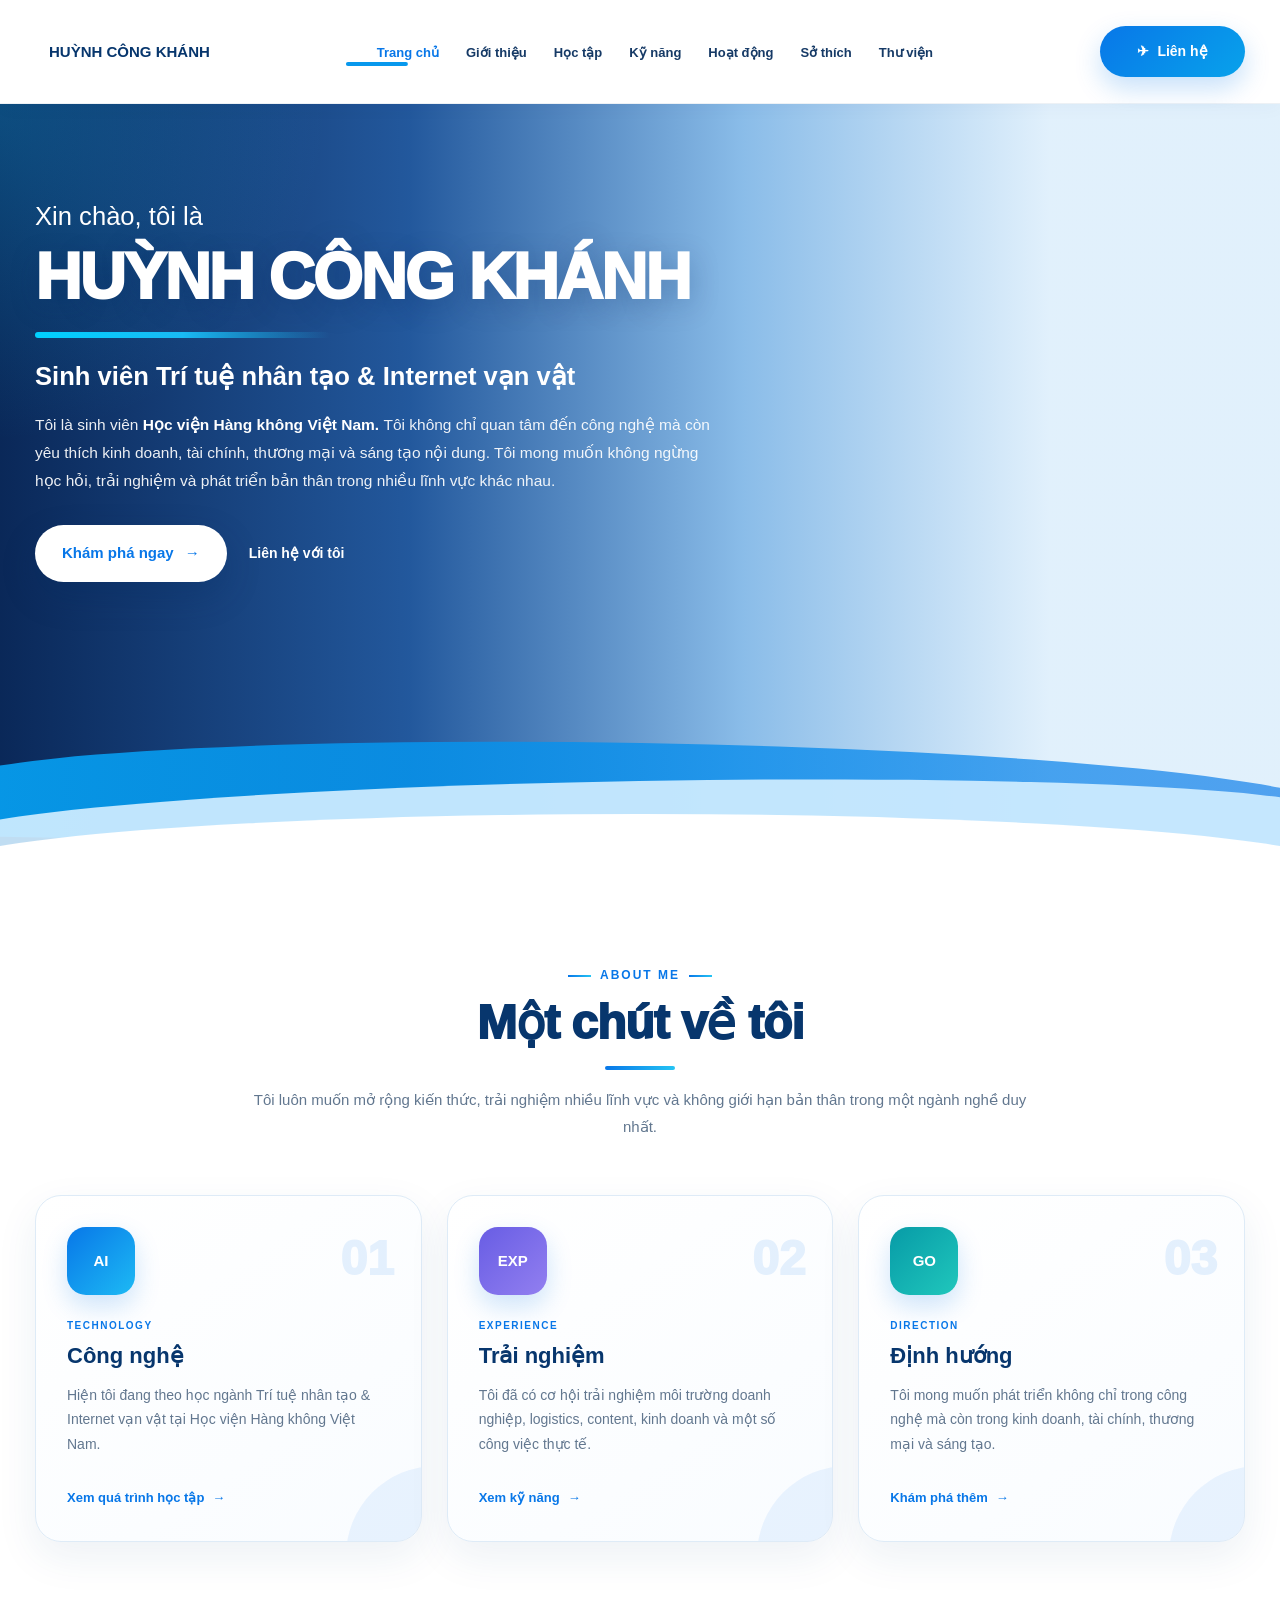
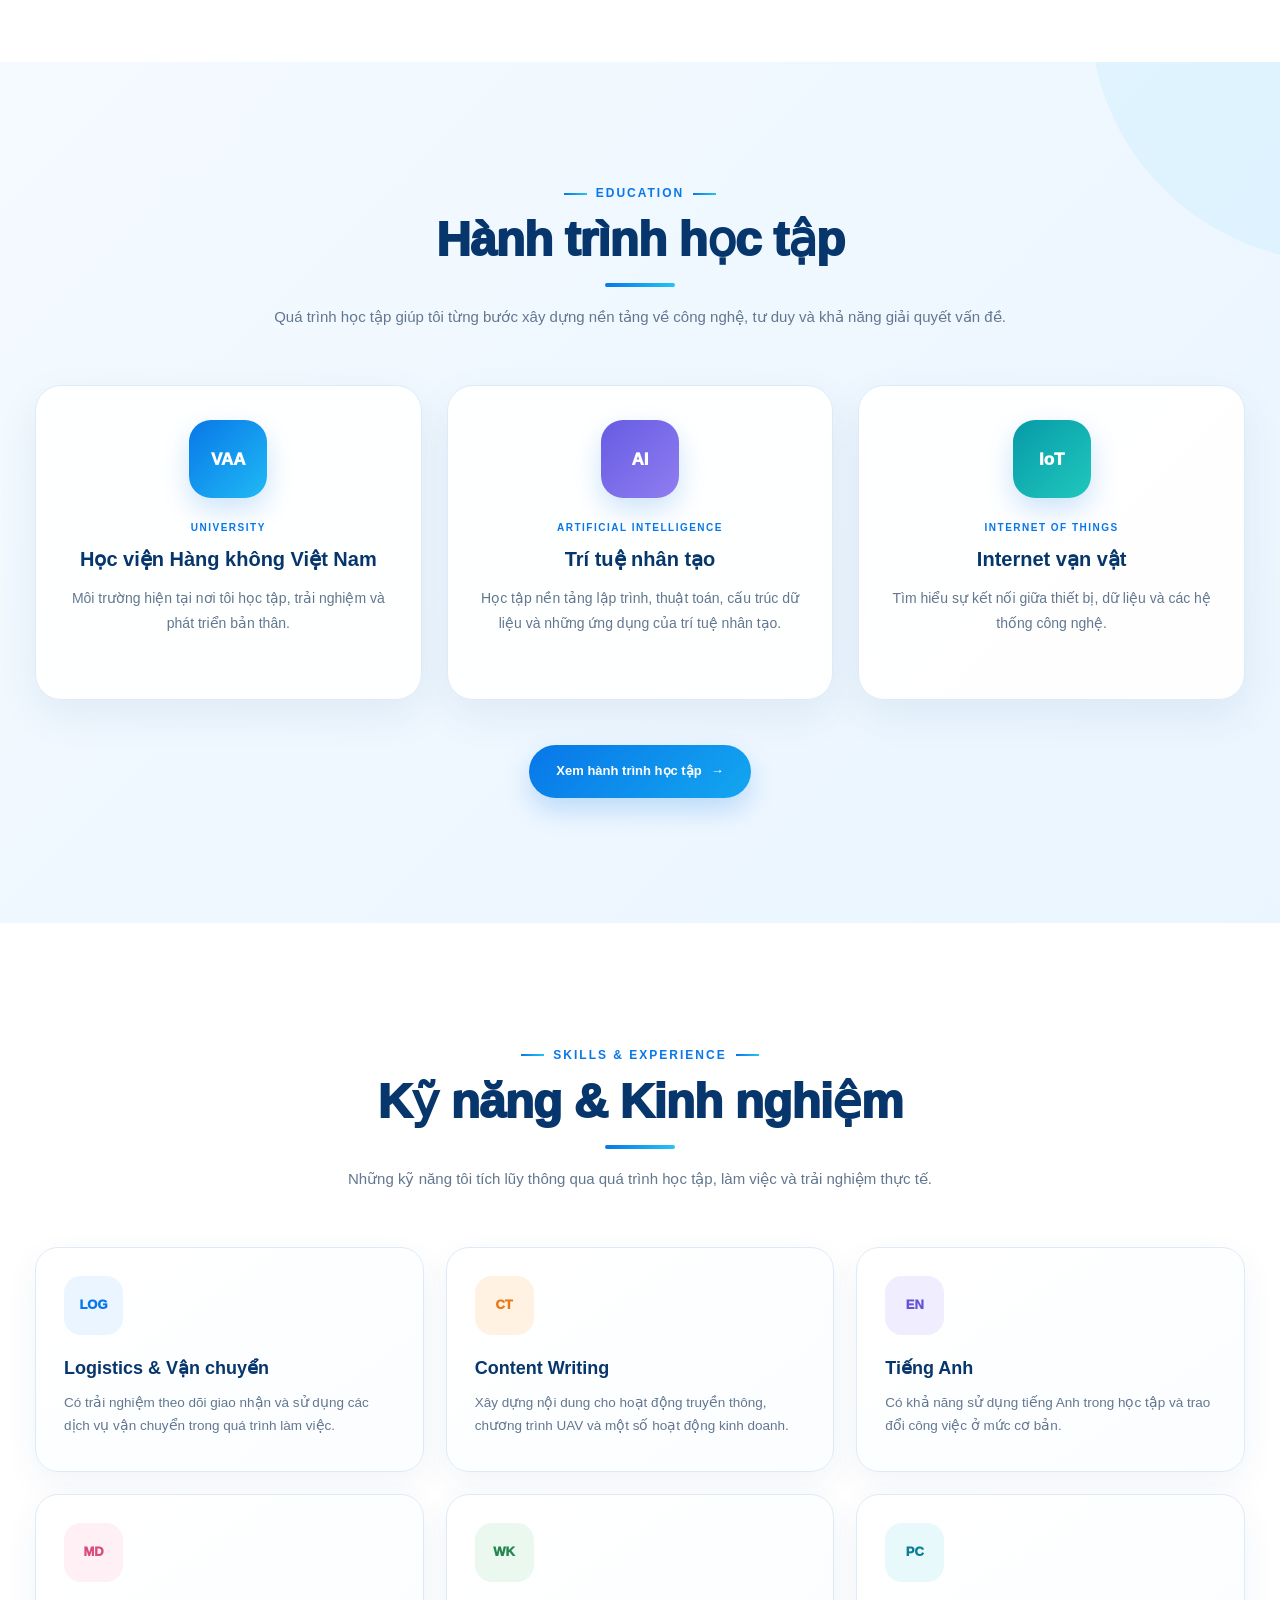
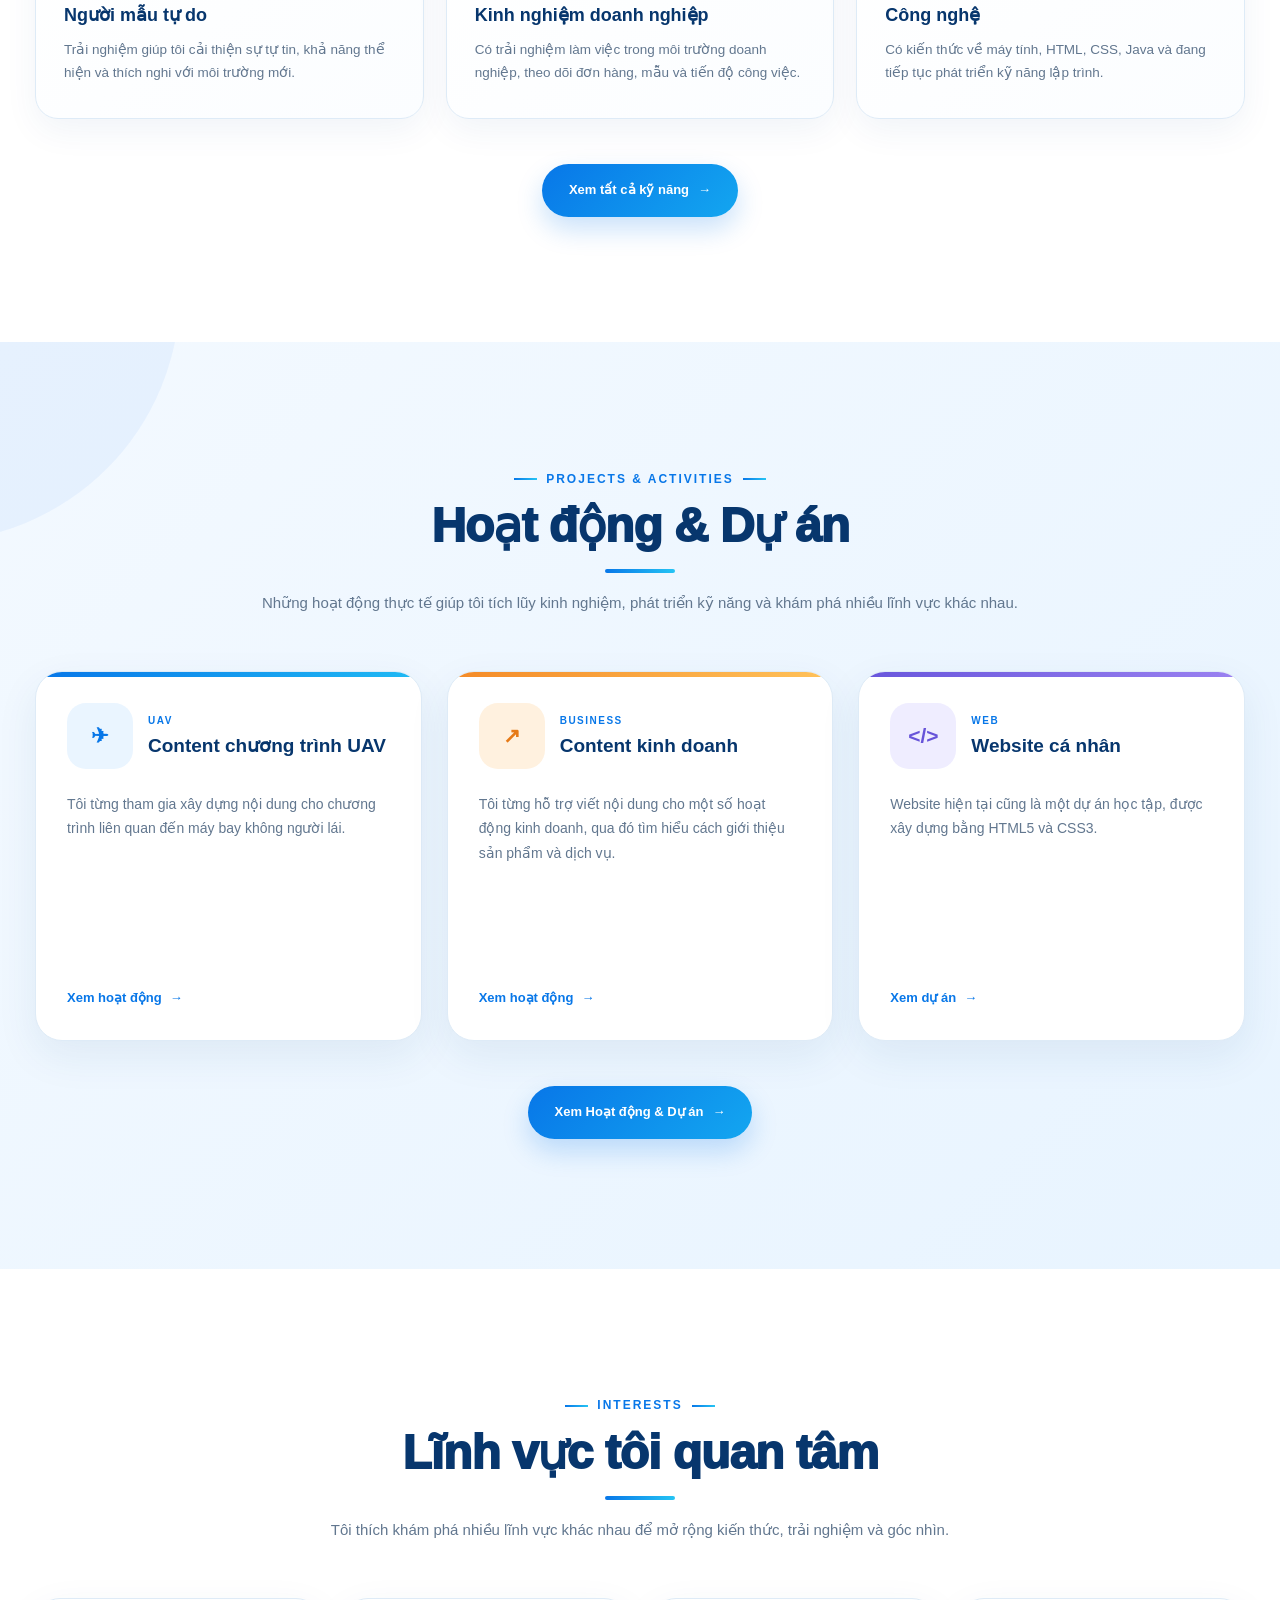
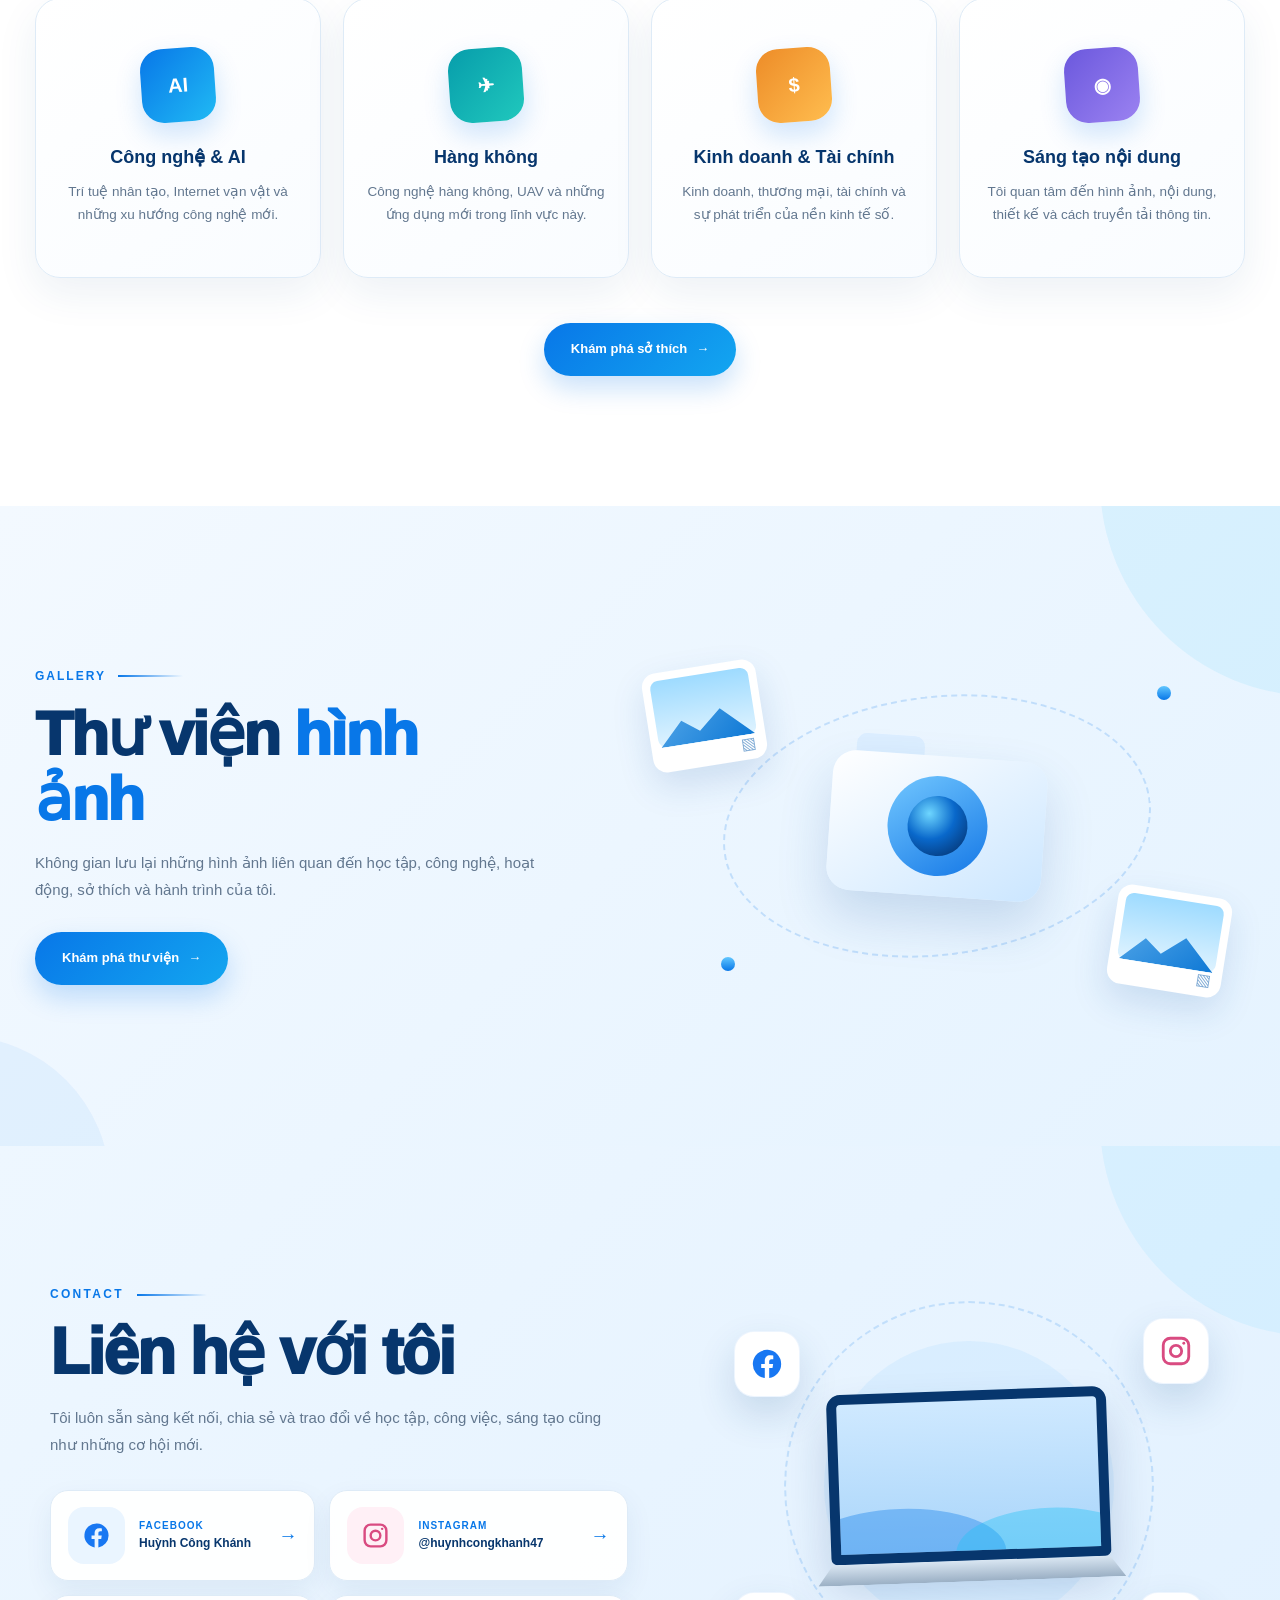
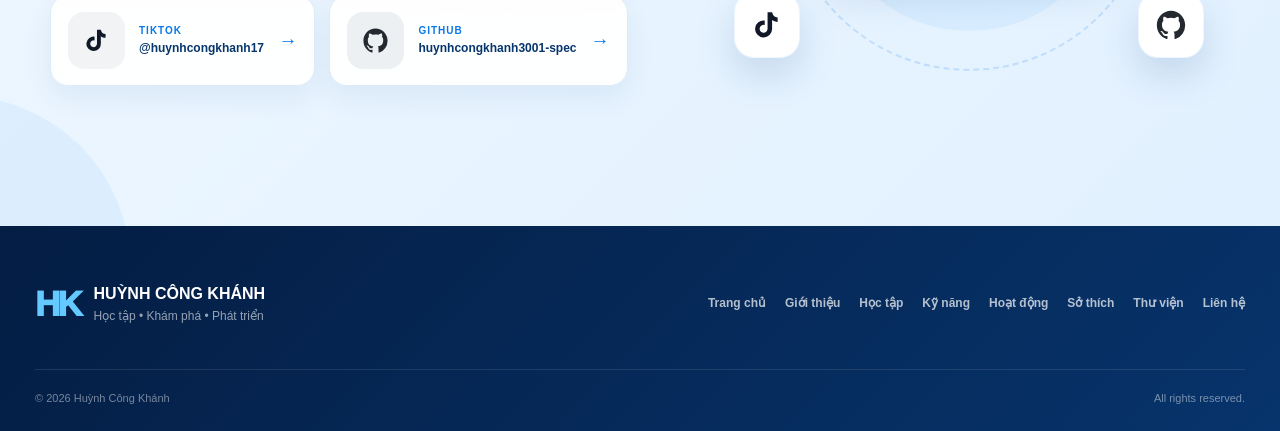
==== index.html @ fab51e99 "Update personal website" ====
<!DOCTYPE html>
<html lang="vi">

<head>
    <meta charset="UTF-8">
    <meta name="viewport" content="width=device-width, initial-scale=1.0">

    <meta name="description"
          content="Website cá nhân của Huỳnh Công Khánh - Sinh viên Trí tuệ nhân tạo & Internet vạn vật">

    <meta name="author"
          content="Huỳnh Công Khánh">

    <title>Huỳnh Công Khánh | Website Cá Nhân</title>

    <link rel="stylesheet" href="style.css">
</head>


<body>


<!-- =========================================================
     NAVBAR
========================================================= -->

<header class="site-header">

    <div class="container navbar">

        <!-- LOGO -->

        <a href="index.html"
           class="logo">

            <span class="logo-hk">
                
            </span>

            <span class="logo-name">
                HUỲNH CÔNG KHÁNH
            </span>

        </a>


        <!-- MENU -->

        <nav class="main-nav">

            <ul class="nav-links">

                <li>
                    <a href="index.html"
                       class="active">
                        Trang chủ
                    </a>
                </li>

                <li>
                    <a href="about.html">
                        Giới thiệu
                    </a>
                </li>

                <li>
                    <a href="education.html">
                        Học tập
                    </a>
                </li>

                <li>
                    <a href="skills.html">
                        Kỹ năng
                    </a>
                </li>

                <li>
                    <a href="projects.html">
                        Hoạt động
                    </a>
                </li>

                <li>
                    <a href="interests.html">
                        Sở thích
                    </a>
                </li>

                <li>
                    <a href="gallery.html">
                        Thư viện
                    </a>
                </li>

            </ul>

        </nav>


        <!-- CONTACT BUTTON -->

        <a href="#contact"
           class="nav-contact">

            <span>✈</span>

            Liên hệ

        </a>

    </div>

</header>



<!-- =========================================================
     01 - HERO
========================================================= -->

<section class="hero"
         id="home">

    <div class="container hero-container">

        <div class="hero-content">

            <p class="hero-welcome">
                Xin chào, tôi là
            </p>


            <h1>
                HUỲNH CÔNG KHÁNH
            </h1>


            <div class="hero-title-line"></div>


            <h2>
                Sinh viên Trí tuệ nhân tạo
                & Internet vạn vật
            </h2>


            <p class="hero-description">

                Tôi là sinh viên
                <strong>
                    Học viện Hàng không Việt Nam.
                </strong>

                Tôi không chỉ quan tâm đến công nghệ
                mà còn yêu thích kinh doanh, tài chính,
                thương mại và sáng tạo nội dung.

                Tôi mong muốn không ngừng học hỏi,
                trải nghiệm và phát triển bản thân
                trong nhiều lĩnh vực khác nhau.

            </p>


            <div class="hero-actions">

                <a href="#about"
                   class="hero-button">

                    Khám phá ngay

                    <span>→</span>

                </a>


                <a href="#contact"
                   class="hero-secondary">

                    Liên hệ với tôi

                </a>

            </div>

        </div>

    </div>


    <!-- WAVES -->

    <div class="hero-waves">

        <div class="wave wave-blue"></div>

        <div class="wave wave-light"></div>

        <div class="wave wave-white"></div>

    </div>

</section>



<!-- =========================================================
     02 - ABOUT
========================================================= -->

<section class="about-home"
         id="about">

    <div class="container">


        <!-- HEADING -->

        <div class="home-section-heading">

            <span class="home-section-label">
                ABOUT ME
            </span>

            <h2>
                Một chút về tôi
            </h2>

            <div class="heading-line"></div>

            <p>
                Tôi luôn muốn mở rộng kiến thức,
                trải nghiệm nhiều lĩnh vực và không
                giới hạn bản thân trong một ngành nghề duy nhất.
            </p>

        </div>



        <!-- GRID -->

        <div class="about-home-grid">


            <!-- CARD 01 -->

            <article class="about-home-card">

                <span class="about-home-number">
                    01
                </span>

                <div class="about-home-icon">
                    AI
                </div>

                <span class="card-category">
                    TECHNOLOGY
                </span>

                <h3>
                    Công nghệ
                </h3>

                <p>
                    Hiện tôi đang theo học ngành
                    Trí tuệ nhân tạo & Internet vạn vật
                    tại Học viện Hàng không Việt Nam.
                </p>

                <a href="education.html">
                    Xem quá trình học tập
                    <span>→</span>
                </a>

            </article>



            <!-- CARD 02 -->

            <article class="about-home-card">

                <span class="about-home-number">
                    02
                </span>

                <div class="about-home-icon">
                    EXP
                </div>

                <span class="card-category">
                    EXPERIENCE
                </span>

                <h3>
                    Trải nghiệm
                </h3>

                <p>
                    Tôi đã có cơ hội trải nghiệm
                    môi trường doanh nghiệp, logistics,
                    content, kinh doanh và một số công việc thực tế.
                </p>

                <a href="skills.html">
                    Xem kỹ năng
                    <span>→</span>
                </a>

            </article>



            <!-- CARD 03 -->

            <article class="about-home-card">

                <span class="about-home-number">
                    03
                </span>

                <div class="about-home-icon">
                    GO
                </div>

                <span class="card-category">
                    DIRECTION
                </span>

                <h3>
                    Định hướng
                </h3>

                <p>
                    Tôi mong muốn phát triển không chỉ
                    trong công nghệ mà còn trong kinh doanh,
                    tài chính, thương mại và sáng tạo.
                </p>

                <a href="interests.html">
                    Khám phá thêm
                    <span>→</span>
                </a>

            </article>

        </div>

    </div>

</section>



<!-- =========================================================
     03 - EDUCATION
========================================================= -->

<section class="education-home">

    <div class="container">


        <div class="home-section-heading">

            <span class="home-section-label">
                EDUCATION
            </span>

            <h2>
                Hành trình học tập
            </h2>

            <div class="heading-line"></div>

            <p>
                Quá trình học tập giúp tôi từng bước
                xây dựng nền tảng về công nghệ,
                tư duy và khả năng giải quyết vấn đề.
            </p>

        </div>



        <div class="education-home-grid">


            <article class="education-home-card">

                <div class="education-home-icon">
                    VAA
                </div>

                <span>
                    UNIVERSITY
                </span>

                <h3>
                    Học viện Hàng không Việt Nam
                </h3>

                <p>
                    Môi trường hiện tại nơi tôi học tập,
                    trải nghiệm và phát triển bản thân.
                </p>

            </article>



            <article class="education-home-card">

                <div class="education-home-icon">
                    AI
                </div>

                <span>
                    ARTIFICIAL INTELLIGENCE
                </span>

                <h3>
                    Trí tuệ nhân tạo
                </h3>

                <p>
                    Học tập nền tảng lập trình,
                    thuật toán, cấu trúc dữ liệu
                    và những ứng dụng của trí tuệ nhân tạo.
                </p>

            </article>



            <article class="education-home-card">

                <div class="education-home-icon">
                    IoT
                </div>

                <span>
                    INTERNET OF THINGS
                </span>

                <h3>
                    Internet vạn vật
                </h3>

                <p>
                    Tìm hiểu sự kết nối giữa thiết bị,
                    dữ liệu và các hệ thống công nghệ.
                </p>

            </article>

        </div>



        <div class="home-center-button">

            <a href="education.html"
               class="blue-button">

                Xem hành trình học tập
                <span>→</span>

            </a>

        </div>

    </div>

</section>



<!-- =========================================================
     04 - SKILLS
========================================================= -->

<section class="skills-home">

    <div class="container">


        <div class="home-section-heading">

            <span class="home-section-label">
                SKILLS & EXPERIENCE
            </span>

            <h2>
                Kỹ năng & Kinh nghiệm
            </h2>

            <div class="heading-line"></div>

            <p>
                Những kỹ năng tôi tích lũy thông qua
                quá trình học tập, làm việc
                và trải nghiệm thực tế.
            </p>

        </div>



        <div class="skills-home-grid">


            <article class="skill-home-card">

                <div class="skill-home-icon">
                    LOG
                </div>

                <h3>
                    Logistics & Vận chuyển
                </h3>

                <p>
                    Có trải nghiệm theo dõi giao nhận
                    và sử dụng các dịch vụ vận chuyển
                    trong quá trình làm việc.
                </p>

            </article>



            <article class="skill-home-card">

                <div class="skill-home-icon">
                    CT
                </div>

                <h3>
                    Content Writing
                </h3>

                <p>
                    Xây dựng nội dung cho hoạt động
                    truyền thông, chương trình UAV
                    và một số hoạt động kinh doanh.
                </p>

            </article>



            <article class="skill-home-card">

                <div class="skill-home-icon">
                    EN
                </div>

                <h3>
                    Tiếng Anh
                </h3>

                <p>
                    Có khả năng sử dụng tiếng Anh
                    trong học tập và trao đổi công việc
                    ở mức cơ bản.
                </p>

            </article>



            <article class="skill-home-card">

                <div class="skill-home-icon">
                    MD
                </div>

                <h3>
                    Người mẫu tự do
                </h3>

                <p>
                    Trải nghiệm giúp tôi cải thiện sự tự tin,
                    khả năng thể hiện và thích nghi
                    với môi trường mới.
                </p>

            </article>



            <article class="skill-home-card">

                <div class="skill-home-icon">
                    WK
                </div>

                <h3>
                    Kinh nghiệm doanh nghiệp
                </h3>

                <p>
                    Có trải nghiệm làm việc trong môi trường
                    doanh nghiệp, theo dõi đơn hàng,
                    mẫu và tiến độ công việc.
                </p>

            </article>



            <article class="skill-home-card">

                <div class="skill-home-icon">
                    PC
                </div>

                <h3>
                    Công nghệ
                </h3>

                <p>
                    Có kiến thức về máy tính,
                    HTML, CSS, Java và đang tiếp tục
                    phát triển kỹ năng lập trình.
                </p>

            </article>

        </div>



        <div class="home-center-button">

            <a href="skills.html"
               class="blue-button">

                Xem tất cả kỹ năng
                <span>→</span>

            </a>

        </div>

    </div>

</section>



<!-- =========================================================
     05 - PROJECTS
     SECTION HOÀN TOÀN RIÊNG
========================================================= -->

<section class="projects-home"
         id="projects">

    <div class="container">


        <div class="home-section-heading">

            <span class="home-section-label">
                PROJECTS & ACTIVITIES
            </span>

            <h2>
                Hoạt động & Dự án
            </h2>

            <div class="heading-line"></div>

            <p>
                Những hoạt động thực tế giúp tôi tích lũy
                kinh nghiệm, phát triển kỹ năng
                và khám phá nhiều lĩnh vực khác nhau.
            </p>

        </div>



        <div class="projects-home-grid">


            <!-- UAV -->

            <article class="project-home-card project-blue">

                <div class="project-home-top">

                    <div class="project-home-icon">
                        ✈
                    </div>

                    <div>

                        <span>
                            UAV
                        </span>

                        <h3>
                            Content chương trình UAV
                        </h3>

                    </div>

                </div>

                <p>
                    Tôi từng tham gia xây dựng nội dung
                    cho chương trình liên quan đến
                    máy bay không người lái.
                </p>

                <a href="projects.html">
                    Xem hoạt động
                    <span>→</span>
                </a>

            </article>



            <!-- BUSINESS -->

            <article class="project-home-card project-orange">

                <div class="project-home-top">

                    <div class="project-home-icon">
                        ↗
                    </div>

                    <div>

                        <span>
                            BUSINESS
                        </span>

                        <h3>
                            Content kinh doanh
                        </h3>

                    </div>

                </div>

                <p>
                    Tôi từng hỗ trợ viết nội dung cho
                    một số hoạt động kinh doanh,
                    qua đó tìm hiểu cách giới thiệu
                    sản phẩm và dịch vụ.
                </p>

                <a href="projects.html">
                    Xem hoạt động
                    <span>→</span>
                </a>

            </article>



            <!-- WEB -->

            <article class="project-home-card project-purple">

                <div class="project-home-top">

                    <div class="project-home-icon">
                        &lt;/&gt;
                    </div>

                    <div>

                        <span>
                            WEB
                        </span>

                        <h3>
                            Website cá nhân
                        </h3>

                    </div>

                </div>

                <p>
                    Website hiện tại cũng là một dự án học tập,
                    được xây dựng bằng HTML5 và CSS3.
                </p>

                <a href="projects.html">
                    Xem dự án
                    <span>→</span>
                </a>

            </article>

        </div>



        <div class="home-center-button">

            <a href="projects.html"
               class="blue-button">

                Xem Hoạt động & Dự án
                <span>→</span>

            </a>

        </div>

    </div>

</section>



<!-- =========================================================
     06 - INTERESTS
     SECTION HOÀN TOÀN RIÊNG
========================================================= -->

<section class="interests-home"
         id="interests">

    <div class="container">


        <div class="home-section-heading">

            <span class="home-section-label">
                INTERESTS
            </span>

            <h2>
                Lĩnh vực tôi quan tâm
            </h2>

            <div class="heading-line"></div>

            <p>
                Tôi thích khám phá nhiều lĩnh vực khác nhau
                để mở rộng kiến thức,
                trải nghiệm và góc nhìn.
            </p>

        </div>



        <div class="interests-home-grid">


            <article class="interest-home-card">

                <div class="interest-symbol">
                    AI
                </div>

                <h3>
                    Công nghệ & AI
                </h3>

                <p>
                    Trí tuệ nhân tạo,
                    Internet vạn vật
                    và những xu hướng công nghệ mới.
                </p>

            </article>



            <article class="interest-home-card">

                <div class="interest-symbol">
                    ✈
                </div>

                <h3>
                    Hàng không
                </h3>

                <p>
                    Công nghệ hàng không,
                    UAV và những ứng dụng mới
                    trong lĩnh vực này.
                </p>

            </article>



            <article class="interest-home-card">

                <div class="interest-symbol">
                    $
                </div>

                <h3>
                    Kinh doanh & Tài chính
                </h3>

                <p>
                    Kinh doanh, thương mại,
                    tài chính và sự phát triển
                    của nền kinh tế số.
                </p>

            </article>



            <article class="interest-home-card">

                <div class="interest-symbol">
                    ◉
                </div>

                <h3>
                    Sáng tạo nội dung
                </h3>

                <p>
                    Tôi quan tâm đến hình ảnh,
                    nội dung, thiết kế
                    và cách truyền tải thông tin.
                </p>

            </article>

        </div>



        <div class="home-center-button">

            <a href="interests.html"
               class="blue-button">

                Khám phá sở thích
                <span>→</span>

            </a>

        </div>

    </div>

</section>



<!-- =========================================================
     07 - GALLERY
     SECTION HOÀN TOÀN RIÊNG
========================================================= -->

<section class="gallery-home"
         id="gallery">

    <div class="container gallery-home-container">


        <!-- LEFT -->

        <div class="gallery-home-content">

            <span class="section-label-left">
                GALLERY
            </span>

            <h2>
                Thư viện
                <span>hình ảnh</span>
            </h2>

            <p>
                Không gian lưu lại những hình ảnh
                liên quan đến học tập, công nghệ,
                hoạt động, sở thích
                và hành trình của tôi.
            </p>

            <a href="gallery.html"
               class="blue-button">

                Khám phá thư viện
                <span>→</span>

            </a>

        </div>



        <!-- RIGHT VISUAL -->

        <div class="gallery-home-visual">

            <div class="gallery-orbit"></div>


            <div class="gallery-photo photo-one">

                <div class="photo-sky"></div>

                <div class="photo-mountain"></div>

                <span>▧</span>

            </div>


            <div class="camera">

                <div class="camera-flash"></div>

                <div class="camera-body">

                    <div class="camera-lens">

                        <div class="camera-lens-inner"></div>

                    </div>

                </div>

            </div>


            <div class="gallery-photo photo-two">

                <div class="photo-sky"></div>

                <div class="photo-mountain"></div>

                <span>▧</span>

            </div>


            <span class="gallery-dot dot-one"></span>

            <span class="gallery-dot dot-two"></span>

        </div>

    </div>

</section>



<!-- =========================================================
     08 - CONTACT
     SECTION HOÀN TOÀN RIÊNG
========================================================= -->

<section class="home-contact"
         id="contact">

    <div class="home-contact-container">


        <!-- LEFT -->

        <div class="home-contact-content">


            <div class="home-contact-label">

                CONTACT

                <span class="contact-line"></span>

            </div>


            <h2 class="home-contact-title">
                Liên hệ với tôi
            </h2>


            <p class="home-contact-description">

                Tôi luôn sẵn sàng kết nối,
                chia sẻ và trao đổi về học tập,
                công việc, sáng tạo
                cũng như những cơ hội mới.

            </p>



            <div class="home-social-grid">


                <!-- FACEBOOK -->

                <a class="home-social-card facebook"
                   href="https://www.facebook.com/huynh.cong.khanh.874232/"
                   target="_blank"
                   rel="noopener noreferrer">

                    <div class="home-social-icon">

                        <svg viewBox="0 0 24 24"
                             fill="currentColor">

                            <path d="M22 12a10 10 0 1 0-11.56 9.88v-6.99H7.9V12h2.54V9.8c0-2.5 1.49-3.89 3.77-3.89 1.09 0 2.23.2 2.23.2v2.45h-1.26c-1.24 0-1.63.77-1.63 1.56V12h2.78l-.44 2.89h-2.34v6.99A10 10 0 0 0 22 12z"/>

                        </svg>

                    </div>


                    <div class="home-social-info">

                        <span class="home-social-platform">
                            FACEBOOK
                        </span>

                        <strong class="home-social-name">
                            Huỳnh Công Khánh
                        </strong>

                    </div>


                    <span class="home-social-arrow">
                        →
                    </span>

                </a>



                <!-- INSTAGRAM -->

                <a class="home-social-card instagram"
                   href="https://www.instagram.com/huynhcongkhanh47/"
                   target="_blank"
                   rel="noopener noreferrer">

                    <div class="home-social-icon">

                        <svg viewBox="0 0 24 24"
                             fill="none"
                             stroke="currentColor"
                             stroke-width="2">

                            <rect x="3"
                                  y="3"
                                  width="18"
                                  height="18"
                                  rx="5"/>

                            <circle cx="12"
                                    cy="12"
                                    r="4"/>

                            <circle cx="17.5"
                                    cy="6.5"
                                    r="1"
                                    fill="currentColor"
                                    stroke="none"/>

                        </svg>

                    </div>


                    <div class="home-social-info">

                        <span class="home-social-platform">
                            INSTAGRAM
                        </span>

                        <strong class="home-social-name">
                            @huynhcongkhanh47
                        </strong>

                    </div>


                    <span class="home-social-arrow">
                        →
                    </span>

                </a>



                <!-- TIKTOK -->

                <a class="home-social-card tiktok"
                   href="https://www.tiktok.com/@huynhcongkhanh17"
                   target="_blank"
                   rel="noopener noreferrer">

                    <div class="home-social-icon">

                        <svg viewBox="0 0 24 24"
                             fill="currentColor">

                            <path d="M15.6 3c.4 2.2 1.7 3.5 3.9 3.7v3.1c-1.5 0-2.8-.5-3.9-1.3v6.2a6 6 0 1 1-5.2-5.9v3.2a2.8 2.8 0 1 0 2 2.7V3h3.2z"/>

                        </svg>

                    </div>


                    <div class="home-social-info">

                        <span class="home-social-platform">
                            TIKTOK
                        </span>

                        <strong class="home-social-name">
                            @huynhcongkhanh17
                        </strong>

                    </div>


                    <span class="home-social-arrow">
                        →
                    </span>

                </a>



                <!-- GITHUB -->

                <a class="home-social-card github"
                   href="https://github.com/huynhcongkhanh3001-spec"
                   target="_blank"
                   rel="noopener noreferrer">

                    <div class="home-social-icon">

                        <svg viewBox="0 0 24 24"
                             fill="currentColor">

                            <path d="M12 2C6.48 2 2 6.58 2 12.23c0 4.52 2.87 8.35 6.84 9.71.5.1.68-.22.68-.49v-1.72c-2.78.62-3.37-1.37-3.37-1.37-.45-1.18-1.11-1.49-1.11-1.49-.91-.64.07-.63.07-.63 1 .08 1.53 1.06 1.53 1.06.89 1.57 2.34 1.12 2.91.86.09-.66.35-1.12.64-1.38-2.22-.26-4.56-1.14-4.56-5.07 0-1.12.39-2.04 1.03-2.76-.1-.26-.45-1.31.1-2.72 0 0 .84-.28 2.75 1.05A9.3 9.3 0 0 1 12 6.95c.85 0 1.7.12 2.5.35 1.91-1.33 2.75-1.05 2.75-1.05.55 1.41.2 2.46.1 2.72.64.72 1.03 1.64 1.03 2.76 0 3.94-2.34 4.8-4.57 5.06.36.32.68.95.68 1.92v2.74c0 .27.18.59.69.49A10.24 10.24 0 0 0 22 12.23C22 6.58 17.52 2 12 2z"/>

                        </svg>

                    </div>


                    <div class="home-social-info">

                        <span class="home-social-platform">
                            GITHUB
                        </span>

                        <strong class="home-social-name">
                            huynhcongkhanh3001-spec
                        </strong>

                    </div>


                    <span class="home-social-arrow">
                        →
                    </span>

                </a>

            </div>

        </div>



        <!-- RIGHT VISUAL -->

        <div class="home-contact-visual">


            <div class="visual-circle visual-circle-1"></div>

            <div class="visual-circle visual-circle-2"></div>



            <!-- LAPTOP -->

            <div class="contact-laptop">

                <div class="laptop-screen">

                    <div class="screen-wave screen-wave-1"></div>

                    <div class="screen-wave screen-wave-2"></div>

                </div>

                <div class="laptop-base"></div>

            </div>



            <!-- FACEBOOK -->

            <a class="floating-social floating-facebook"
               href="https://www.facebook.com/huynh.cong.khanh.874232/"
               target="_blank"
               rel="noopener noreferrer">

                <svg viewBox="0 0 24 24"
                     fill="currentColor">

                    <path d="M22 12a10 10 0 1 0-11.56 9.88v-6.99H7.9V12h2.54V9.8c0-2.5 1.49-3.89 3.77-3.89 1.09 0 2.23.2 2.23.2v2.45h-1.26c-1.24 0-1.63.77-1.63 1.56V12h2.78l-.44 2.89h-2.34v6.99A10 10 0 0 0 22 12z"/>

                </svg>

            </a>



            <!-- INSTAGRAM -->

            <a class="floating-social floating-instagram"
               href="https://www.instagram.com/huynhcongkhanh47/"
               target="_blank"
               rel="noopener noreferrer">

                <svg viewBox="0 0 24 24"
                     fill="none"
                     stroke="currentColor"
                     stroke-width="2">

                    <rect x="3"
                          y="3"
                          width="18"
                          height="18"
                          rx="5"/>

                    <circle cx="12"
                            cy="12"
                            r="4"/>

                    <circle cx="17.5"
                            cy="6.5"
                            r="1"
                            fill="currentColor"
                            stroke="none"/>

                </svg>

            </a>



            <!-- TIKTOK -->

            <a class="floating-social floating-tiktok"
               href="https://www.tiktok.com/@huynhcongkhanh17"
               target="_blank"
               rel="noopener noreferrer">

                <svg viewBox="0 0 24 24"
                     fill="currentColor">

                    <path d="M15.6 3c.4 2.2 1.7 3.5 3.9 3.7v3.1c-1.5 0-2.8-.5-3.9-1.3v6.2a6 6 0 1 1-5.2-5.9v3.2a2.8 2.8 0 1 0 2 2.7V3h3.2z"/>

                </svg>

            </a>



            <!-- GITHUB -->

            <a class="floating-social floating-github"
               href="https://github.com/huynhcongkhanh3001-spec"
               target="_blank"
               rel="noopener noreferrer">

                <svg viewBox="0 0 24 24"
                     fill="currentColor">

                    <path d="M12 2C6.48 2 2 6.58 2 12.23c0 4.52 2.87 8.35 6.84 9.71.5.1.68-.22.68-.49v-1.72c-2.78.62-3.37-1.37-3.37-1.37-.45-1.18-1.11-1.49-1.11-1.49-.91-.64.07-.63.07-.63 1 .08 1.53 1.06 1.53 1.06.89 1.57 2.34 1.12 2.91.86.09-.66.35-1.12.64-1.38-2.22-.26-4.56-1.14-4.56-5.07 0-1.12.39-2.04 1.03-2.76-.1-.26-.45-1.31.1-2.72 0 0 .84-.28 2.75 1.05A9.3 9.3 0 0 1 12 6.95c.85 0 1.7.12 2.5.35 1.91-1.33 2.75-1.05 2.75-1.05.55 1.41.2 2.46.1 2.72.64.72 1.03 1.64 1.03 2.76 0 3.94-2.34 4.8-4.57 5.06.36.32.68.95.68 1.92v2.74c0 .27.18.59.69.49A10.24 10.24 0 0 0 22 12.23C22 6.58 17.52 2 12 2z"/>

                </svg>

            </a>

        </div>

    </div>

</section>



<!-- =========================================================
     09 - FOOTER
========================================================= -->

<footer class="site-footer">

    <div class="container footer-container">


        <div class="footer-brand">

            <span class="footer-hk">
                HK
            </span>

            <div>

                <strong>
                    HUỲNH CÔNG KHÁNH
                </strong>

                <p>
                    Học tập • Khám phá • Phát triển
                </p>

            </div>

        </div>



        <nav class="footer-links">

            <a href="index.html">
                Trang chủ
            </a>

            <a href="about.html">
                Giới thiệu
            </a>

            <a href="education.html">
                Học tập
            </a>

            <a href="skills.html">
                Kỹ năng
            </a>

            <a href="projects.html">
                Hoạt động
            </a>

            <a href="interests.html">
                Sở thích
            </a>

            <a href="gallery.html">
                Thư viện
            </a>

            <a href="#contact">
                Liên hệ
            </a>

        </nav>



        <div class="footer-copy">

            <span>
                © 2026 Huỳnh Công Khánh
            </span>

            <span>
                All rights reserved.
            </span>

        </div>

    </div>

</footer>


</body>

</html>
---- style.css ----
/* ==========================================================
   HUỲNH CÔNG KHÁNH
   PERSONAL PORTFOLIO
========================================================== */


/* ==========================================================
   01 - VARIABLES
========================================================== */

:root {

    --blue: #0877e8;
    --blue-dark: #0564c9;
    --blue-light: #1baef1;
    --cyan: #25c4f4;

    --navy: #07366d;
    --navy-dark: #042855;

    --text: #62778f;

    --white: #ffffff;

    --light: #f6faff;
    --light-blue: #edf7ff;

    --border: #deebf7;

    --shadow:
        0 15px 42px
        rgba(20, 72, 132, .08);

    --shadow-hover:
        0 26px 60px
        rgba(20, 72, 132, .15);

}


/* ==========================================================
   02 - RESET
========================================================== */

* {
    margin: 0;
    padding: 0;

    box-sizing: border-box;
}


html {
    scroll-behavior: smooth;
}


body {

    font-family:
        "Segoe UI",
        Arial,
        Helvetica,
        sans-serif;

    color: var(--navy);

    background: #ffffff;

    line-height: 1.6;

    overflow-x: hidden;
}


a {
    color: inherit;

    text-decoration: none;
}


ul {
    list-style: none;
}


img {
    display: block;

    max-width: 100%;
}


svg {
    display: block;
}


.container {

    width:
        min(
            1240px,
            calc(100% - 70px)
        );

    margin: 0 auto;
}


/* ==========================================================
   03 - NAVBAR
========================================================== */

/* =====================================================
   HEADER - GIỐNG GIAO DIỆN TRANG CHỦ
===================================================== */

.site-header {
    width: 100%;
    height: 104px;

    background: #ffffff;

    display: flex;
    align-items: center;

    border-bottom: 1px solid #edf1f5;

    position: sticky;
    top: 0;
    z-index: 1000;

    box-shadow: 0 4px 18px rgba(17, 52, 86, 0.03);
}


/* KHUNG HEADER */

.header-container {
    width: min(1560px, 88%);
    height: 100%;

    margin: 0 auto;

    display: flex;
    align-items: center;
    justify-content: space-between;

    gap: 40px;
}


/* =====================================================
   LOGO
===================================================== */

.brand {
    display: flex;
    align-items: center;

    gap: 16px;

    text-decoration: none;

    flex-shrink: 0;
}


/* HK */

.brand-hk {
    font-size: 48px;
    line-height: 1;

    font-weight: 800;

    letter-spacing: -5px;

    color: #1597e8;
}


/* TÊN */

.brand-name {
    font-size: 17px;
    font-weight: 800;

    color: #07376d;

    white-space: nowrap;

    letter-spacing: -0.2px;
}


/* =====================================================
   NAVIGATION
===================================================== */

.main-nav {
    display: flex;
    align-items: center;
    justify-content: center;

    gap: 31px;

    height: 100%;
}


.main-nav a {
    position: relative;

    display: flex;
    align-items: center;

    height: 100%;

    color: #102f57;

    text-decoration: none;

    font-size: 14px;
    font-weight: 700;

    white-space: nowrap;

    transition: color 0.25s ease;
}


.main-nav a:hover {
    color: #078be3;
}


/* ACTIVE */

.main-nav a.active {
    color: #078be3;
}


.main-nav a.active::after {
    content: "";

    position: absolute;

    left: 0;
    right: 0;

    bottom: 23px;

    margin: auto;

    height: 4px;

    border-radius: 20px;

    background: #0798ed;
}


/* =====================================================
   CONTACT BUTTON
===================================================== */

.contact-btn {
    min-width: 158px;
    height: 56px;

    padding: 0 28px;

    border-radius: 50px;

    display: flex;
    align-items: center;
    justify-content: center;

    gap: 10px;

    flex-shrink: 0;

    background:
        linear-gradient(
            135deg,
            #087fe2,
            #0ba0e8
        );

    color: #ffffff;

    text-decoration: none;

    font-size: 15px;
    font-weight: 700;

    box-shadow:
        0 12px 30px rgba(7, 139, 225, 0.18);

    transition:
        transform 0.25s ease,
        box-shadow 0.25s ease;
}


.contact-btn span {
    font-size: 18px;
}


.contact-btn:hover {
    transform: translateY(-2px);

    box-shadow:
        0 15px 35px rgba(7, 139, 225, 0.27);
        .nav.open .mobile-contact {
    display: block;
}
}


/* =====================================================
   TABLET
===================================================== */

@media (max-width: 1200px) {

    .header-container {
        width: 94%;
        gap: 20px;
    }

    .brand-name {
        font-size: 14px;
    }

    .brand-hk {
        font-size: 42px;
    }

    .main-nav {
        gap: 18px;
    }

    .main-nav a {
        font-size: 13px;
    }

    .contact-btn {
        min-width: 125px;
        padding: 0 20px;
    }
}


/* =====================================================
   MOBILE
===================================================== */

@media (max-width: 900px) {

    .site-header {
        height: auto;
    }

    .header-container {
        padding: 18px 0;

        flex-wrap: wrap;
    }

    .brand {
        flex: 1;
    }

    .contact-btn {
        height: 48px;
        min-width: 120px;
    }

    .main-nav {
        order: 3;

        width: 100%;

        overflow-x: auto;

        justify-content: flex-start;

        gap: 25px;

        padding-top: 10px;
    }

    .main-nav a {
        height: 42px;
    }

    .main-nav a.active::after {
        bottom: 0;
    }
}


@media (max-width: 600px) {

    .brand-hk {
        font-size: 38px;
    }

    .brand-name {
        font-size: 12px;
    }

    .contact-btn {
        min-width: auto;
        padding: 0 18px;
    }
}


.navbar {

    min-height: 82px;

    display: flex;

    align-items: center;

    gap: 30px;
}


/* LOGO */

.logo {

    display: flex;

    align-items: center;

    gap: 14px;

    flex-shrink: 0;
}


.logo-hk {

    color: transparent;

    background:
        linear-gradient(
            135deg,
            #0872e3,
            #1cb9f3
        );

    background-clip: text;

    -webkit-background-clip: text;

    font-size: 39px;

    font-weight: 950;

    line-height: 1;

    letter-spacing: -4px;
}


.logo-name {

    color: var(--navy);

    font-size: 15px;

    font-weight: 900;

    white-space: nowrap;
}


/* MENU */

.main-nav {

    flex: 1;
}


.nav-links {

    display: flex;

    align-items: center;

    justify-content: center;

    gap: 27px;
}


.nav-links a {

    position: relative;

    display: block;

    padding: 29px 0 25px;

    color: #163a66;

    font-size: 13px;

    font-weight: 800;

    white-space: nowrap;

    transition: .3s ease;
}


.nav-links a:hover,
.nav-links a.active {

    color: var(--blue);
}


.nav-links a::after {

    content: "";

    position: absolute;

    left: 50%;

    bottom: 17px;

    width: 0;

    height: 3px;

    border-radius: 10px;

    background:
        linear-gradient(
            90deg,
            var(--blue),
            var(--cyan)
        );

    transform:
        translateX(-50%);

    transition: .3s ease;
}


.nav-links a:hover::after,
.nav-links a.active::after {

    width: 100%;
}


/* CONTACT BUTTON */

.nav-contact {

    min-width: 145px;

    min-height: 51px;

    padding: 0 22px;

    display: inline-flex;

    align-items: center;

    justify-content: center;

    gap: 8px;

    color: #ffffff;

    background:
        linear-gradient(
            135deg,
            #0877e8,
            #08a2eb
        );

    border-radius: 30px;

    box-shadow:
        0 11px 27px
        rgba(8,119,232,.23);

    font-size: 14px;

    font-weight: 800;

    transition: .3s ease;
}


.nav-contact:hover {

    transform:
        translateY(-3px);

    box-shadow:
        0 17px 35px
        rgba(8,119,232,.32);
}


/* ==========================================================
   04 - HERO
========================================================== */

.hero {

    position: relative;

    min-height: 760px;

    overflow: hidden;

    background:

        linear-gradient(
            90deg,
            rgba(2,33,83,.97) 0%,
            rgba(4,65,143,.88) 32%,
            rgba(6,113,207,.47) 58%,
            rgba(8,134,230,.12) 82%
        ),

        url("images/hero-bg.png");

    background-size: cover;

    background-position:
        center center;

    background-repeat:
        no-repeat;
}


.hero::before {

    content: "";

    position: absolute;

    width: 700px;
    height: 700px;

    left: -360px;
    top: -350px;

    border-radius: 50%;

    background:
        radial-gradient(
            circle,
            rgba(22,190,247,.25),
            transparent 68%
        );
}


.hero-container {

    position: relative;

    z-index: 5;

    min-height: 650px;

    display: flex;

    align-items: center;

    padding-bottom: 80px;
}


.hero-content {

    width:
        min(
            730px,
            62%
        );

    color: #ffffff;
}


.hero-welcome {

    margin-bottom: 8px;

    font-size:
        clamp(
            22px,
            2vw,
            30px
        );
}


.hero h1 {

    color: #ffffff;

    font-size:
        clamp(
            49px,
            5vw,
            75px
        );

    font-weight: 950;

    line-height: 1.03;

    letter-spacing: -2px;

    text-shadow:
        0 7px 28px
        rgba(0,35,90,.25);
}


.hero-title-line {

    width: 295px;

    height: 6px;

    margin: 21px 0;

    border-radius: 20px;

    background:
        linear-gradient(
            90deg,
            #00d1ff,
            #19baf4,
            transparent
        );
}


.hero h2 {

    max-width: 700px;

    margin-bottom: 17px;

    color: #ffffff;

    font-size:
        clamp(
            21px,
            2vw,
            29px
        );

    line-height: 1.35;
}


.hero-description {

    max-width: 690px;

    color:
        rgba(
            255,
            255,
            255,
            .92
        );

    font-size: 15.5px;

    line-height: 1.8;
}


.hero-description strong {

    color: #ffffff;
}


.hero-actions {

    margin-top: 30px;

    display: flex;

    align-items: center;

    gap: 22px;

    flex-wrap: wrap;
}


.hero-button {

    min-height: 57px;

    padding: 0 27px;

    display: inline-flex;

    align-items: center;

    gap: 11px;

    color: var(--blue);

    background: #ffffff;

    border-radius: 31px;

    box-shadow:
        0 14px 35px
        rgba(0,40,95,.24);

    font-size: 15px;

    font-weight: 900;

    transition: .3s ease;
}


.hero-button:hover {

    transform:
        translateY(-4px);

    box-shadow:
        0 20px 43px
        rgba(0,40,95,.32);
}


.hero-secondary {

    color: #ffffff;

    font-size: 14px;

    font-weight: 800;
}


.hero-secondary:hover {

    color: var(--cyan);
}




/* HERO WAVES */

.hero-waves {

    position: absolute;

    z-index: 10;

    left: 0;

    bottom: -2px;

    width: 100%;

    height: 130px;

    pointer-events: none;
}


.wave {

    position: absolute;

    left: -5%;

    width: 110%;
}


.wave-blue {

    bottom: 18px;

    height: 105px;

    background:
        linear-gradient(
            90deg,
            rgba(6,159,239,.95),
            rgba(8,119,232,.65)
        );

    border-radius:
        50% 50% 0 0 /
        55% 55% 0 0;

    transform:
        rotate(1deg);
}


.wave-light {

    bottom: 0;

    height: 85px;

    background:
        rgba(
            208,
            237,
            255,
            .92
        );

    border-radius:
        50% 50% 0 0 /
        55% 55% 0 0;

    transform:
        rotate(-1deg);
}


.wave-white {

    bottom: -48px;

    height: 100px;

    background: #ffffff;

    border-radius:
        50% 50% 0 0 /
        55% 55% 0 0;
}


/* ==========================================================
   05 - COMMON SECTION
========================================================== */

.about-home,
.education-home,
.skills-home,
.projects-home,
.interests-home,
.gallery-home,
.home-contact {

    position: relative;

    width: 100%;

    overflow: hidden;

    scroll-margin-top: 80px;
}


.home-section-heading {

    max-width: 790px;

    margin:
        0 auto
        55px;

    text-align: center;
}


.home-section-label {

    display: inline-flex;

    align-items: center;

    gap: 9px;

    margin-bottom: 9px;

    color: var(--blue);

    font-size: 12px;

    font-weight: 900;

    letter-spacing: 2px;
}


.home-section-label::before,
.home-section-label::after {

    content: "";

    width: 23px;

    height: 2px;

    background:
        linear-gradient(
            90deg,
            var(--blue),
            var(--cyan)
        );
}


.home-section-heading h2 {

    color: var(--navy);

    font-size:
        clamp(
            34px,
            4vw,
            48px
        );

    font-weight: 950;

    line-height: 1.15;

    letter-spacing: -1px;
}


.heading-line {

    width: 70px;

    height: 4px;

    margin: 16px auto;

    border-radius: 20px;

    background:
        linear-gradient(
            90deg,
            var(--blue),
            var(--cyan)
        );
}


.home-section-heading > p {

    color: var(--text);

    font-size: 15px;

    line-height: 1.8;
}


.card-category {

    display: block;

    margin-bottom: 4px;

    color: var(--blue);

    font-size: 10px;

    font-weight: 900;

    letter-spacing: 1.5px;
}


/* ==========================================================
   06 - ABOUT
========================================================== */

.about-home {

    padding:
        95px 0
        120px;

    background: #ffffff;
}


.about-home-grid {

    display: grid;

    grid-template-columns:
        repeat(3, 1fr);

    gap: 25px;
}


.about-home-card {

    position: relative;

    min-height: 340px;

    padding: 31px;

    overflow: hidden;

    background:
        linear-gradient(
            145deg,
            #ffffff,
            #f9fcff
        );

    border:
        1px solid
        var(--border);

    border-radius: 26px;

    box-shadow: var(--shadow);

    transition: .35s ease;
}


.about-home-card::after {

    content: "";

    position: absolute;

    width: 180px;
    height: 180px;

    right: -105px;
    bottom: -105px;

    border-radius: 50%;

    background:
        rgba(8,119,232,.07);
}


.about-home-card:hover {

    transform:
        translateY(-9px);

    box-shadow:
        var(--shadow-hover);
}


.about-home-number {

    position: absolute;

    top: 25px;
    right: 27px;

    color:
        rgba(8,119,232,.1);

    font-size: 48px;

    font-weight: 950;
}


.about-home-icon {

    width: 68px;
    height: 68px;

    margin-bottom: 23px;

    display: flex;

    align-items: center;

    justify-content: center;

    color: #ffffff;

    background:
        linear-gradient(
            135deg,
            #0877e8,
            #1dbaf4
        );

    border-radius: 19px;

    box-shadow:
        0 11px 26px
        rgba(8,119,232,.2);

    font-size: 15px;

    font-weight: 900;
}


.about-home-card:nth-child(2)
.about-home-icon {

    background:
        linear-gradient(
            135deg,
            #685de4,
            #927ff0
        );
}


.about-home-card:nth-child(3)
.about-home-icon {

    background:
        linear-gradient(
            135deg,
            #079ba7,
            #20c7bc
        );
}


.about-home-card h3 {

    margin-bottom: 10px;

    color: var(--navy);

    font-size: 22px;

    font-weight: 900;
}


.about-home-card p {

    min-height: 83px;

    margin-bottom: 18px;

    color: var(--text);

    font-size: 14px;

    line-height: 1.75;
}


.about-home-card > a {

    position: relative;

    z-index: 3;

    display: inline-flex;

    align-items: center;

    gap: 8px;

    color: var(--blue);

    font-size: 13px;

    font-weight: 900;

    transition: .3s ease;
}


.about-home-card > a:hover {

    gap: 14px;
}


/* ==========================================================
   07 - EDUCATION
========================================================== */

.education-home {

    padding:
        115px 0
        125px;

    background:
        linear-gradient(
            135deg,
            #f4faff,
            #eaf5ff
        );
}


.education-home::before {

    content: "";

    position: absolute;

    width: 500px;
    height: 500px;

    right: -310px;
    top: -300px;

    border-radius: 50%;

    background:
        rgba(28,184,244,.07);
}


.education-home-grid {

    position: relative;

    z-index: 3;

    display: grid;

    grid-template-columns:
        repeat(3, 1fr);

    gap: 25px;
}


.education-home-card {

    min-height: 315px;

    padding: 34px 29px;

    text-align: center;

    background:
        rgba(
            255,
            255,
            255,
            .95
        );

    border:
        1px solid
        var(--border);

    border-radius: 26px;

    box-shadow: var(--shadow);

    transition: .35s ease;
}


.education-home-card:hover {

    transform:
        translateY(-9px);

    box-shadow:
        var(--shadow-hover);
}


.education-home-icon {

    width: 78px;
    height: 78px;

    margin:
        0 auto
        22px;

    display: flex;

    align-items: center;

    justify-content: center;

    color: #ffffff;

    background:
        linear-gradient(
            135deg,
            #0877e8,
            #20baf4
        );

    border-radius: 22px;

    box-shadow:
        0 12px 28px
        rgba(8,119,232,.2);

    font-size: 17px;

    font-weight: 950;
}


.education-home-card:nth-child(2)
.education-home-icon {

    background:
        linear-gradient(
            135deg,
            #665ce3,
            #907df0
        );
}


.education-home-card:nth-child(3)
.education-home-icon {

    background:
        linear-gradient(
            135deg,
            #079aa8,
            #20c8bd
        );
}


.education-home-card > span {

    display: block;

    margin-bottom: 7px;

    color: var(--blue);

    font-size: 10px;

    font-weight: 900;

    letter-spacing: 1.5px;
}


.education-home-card h3 {

    margin-bottom: 11px;

    color: var(--navy);

    font-size: 20px;

    font-weight: 900;
}


.education-home-card p {

    color: var(--text);

    font-size: 14px;

    line-height: 1.75;
}


/* ==========================================================
   08 - SKILLS
========================================================== */

.skills-home {

    padding:
        115px 0
        125px;

    background: #ffffff;
}


.skills-home-grid {

    display: grid;

    grid-template-columns:
        repeat(3, 1fr);

    gap: 22px;
}


.skill-home-card {

    min-height: 225px;

    padding: 28px;

    background:
        linear-gradient(
            145deg,
            #ffffff,
            #fbfdff
        );

    border:
        1px solid
        var(--border);

    border-radius: 23px;

    box-shadow:
        0 12px 34px
        rgba(20,72,132,.06);

    transition: .35s ease;
}


.skill-home-card:hover {

    transform:
        translateY(-7px);

    box-shadow:
        var(--shadow-hover);
}


.skill-home-icon {

    width: 59px;
    height: 59px;

    margin-bottom: 19px;

    display: flex;

    align-items: center;

    justify-content: center;

    color: var(--blue);

    background: #eaf5ff;

    border-radius: 17px;

    font-size: 13px;

    font-weight: 950;
}


.skill-home-card:nth-child(2)
.skill-home-icon {

    color: #e67a17;

    background: #fff2e3;
}


.skill-home-card:nth-child(3)
.skill-home-icon {

    color: #6553d7;

    background: #f0edff;
}


.skill-home-card:nth-child(4)
.skill-home-icon {

    color: #d84d80;

    background: #fff0f6;
}


.skill-home-card:nth-child(5)
.skill-home-icon {

    color: #268650;

    background: #eaf8ef;
}


.skill-home-card:nth-child(6)
.skill-home-icon {

    color: #087f96;

    background: #e8f9fb;
}


.skill-home-card h3 {

    margin-bottom: 8px;

    color: var(--navy);

    font-size: 18px;

    font-weight: 900;
}


.skill-home-card p {

    color: var(--text);

    font-size: 13.5px;

    line-height: 1.72;
}


/* ==========================================================
   09 - COMMON BUTTON
========================================================== */

.home-center-button {

    margin-top: 45px;

    text-align: center;
}


.blue-button {

    min-height: 53px;

    padding: 0 27px;

    display: inline-flex;

    align-items: center;

    justify-content: center;

    gap: 9px;

    color: #ffffff;

    background:
        linear-gradient(
            135deg,
            #0877e8,
            #13a6f0
        );

    border-radius: 30px;

    box-shadow:
        0 12px 27px
        rgba(8,119,232,.22);

    font-size: 13px;

    font-weight: 900;

    transition: .3s ease;
}


.blue-button:hover {

    transform:
        translateY(-4px);

    box-shadow:
        0 18px 37px
        rgba(8,119,232,.31);
}


/* ==========================================================
   10 - PROJECTS
========================================================== */

.projects-home {

    padding:
        120px 0
        130px;

    background:
        linear-gradient(
            135deg,
            #f3f9ff,
            #e8f4ff
        );
}


.projects-home::before {

    content: "";

    position: absolute;

    width: 500px;
    height: 500px;

    left: -320px;
    top: -300px;

    border-radius: 50%;

    background:
        rgba(8,119,232,.055);
}


.projects-home-grid {

    position: relative;

    z-index: 3;

    display: grid;

    grid-template-columns:
        repeat(3, 1fr);

    gap: 25px;
}


.project-home-card {

    position: relative;

    min-height: 370px;

    padding: 31px;

    display: flex;

    flex-direction: column;

    overflow: hidden;

    background: #ffffff;

    border:
        1px solid
        var(--border);

    border-radius: 27px;

    box-shadow: var(--shadow);

    transition: .35s ease;
}


.project-home-card::before {

    content: "";

    position: absolute;

    left: 0;
    top: 0;

    width: 100%;

    height: 5px;

    background:
        linear-gradient(
            90deg,
            #0877e8,
            #20baf4
        );
}


.project-orange::before {

    background:
        linear-gradient(
            90deg,
            #f48a27,
            #ffc25a
        );
}


.project-purple::before {

    background:
        linear-gradient(
            90deg,
            #6856dc,
            #9b82f1
        );
}


.project-home-card:hover {

    transform:
        translateY(-10px);

    box-shadow:
        var(--shadow-hover);
}


.project-home-top {

    display: flex;

    align-items: center;

    gap: 15px;

    margin-bottom: 23px;
}


.project-home-icon {

    width: 66px;
    height: 66px;

    flex:
        0 0
        66px;

    display: flex;

    align-items: center;

    justify-content: center;

    color: var(--blue);

    background: #eaf5ff;

    border-radius: 19px;

    font-size: 21px;

    font-weight: 900;
}


.project-orange
.project-home-icon {

    color: #e67a17;

    background: #fff1df;
}


.project-purple
.project-home-icon {

    color: #6754d9;

    background: #efedff;
}


.project-home-top span {

    display: block;

    margin-bottom: 4px;

    color: var(--blue);

    font-size: 10px;

    font-weight: 900;

    letter-spacing: 1.5px;
}


.project-home-top h3 {

    color: var(--navy);

    font-size: 19px;

    font-weight: 900;

    line-height: 1.35;
}


.project-home-card > p {

    color: var(--text);

    font-size: 14px;

    line-height: 1.75;
}


.project-home-card > a {

    margin-top: auto;

    padding-top: 25px;

    display: inline-flex;

    align-items: center;

    gap: 8px;

    color: var(--blue);

    font-size: 13px;

    font-weight: 900;

    transition: .3s ease;
}


.project-home-card > a:hover {

    gap: 14px;
}


/* ==========================================================
   11 - INTERESTS
========================================================== */

.interests-home {

    padding:
        120px 0
        130px;

    background: #ffffff;
}


.interests-home-grid {

    display: grid;

    grid-template-columns:
        repeat(4, 1fr);

    gap: 22px;
}


.interest-home-card {

    min-height: 280px;

    padding: 29px 23px;

    display: flex;

    flex-direction: column;

    align-items: center;

    justify-content: center;

    text-align: center;

    background:
        linear-gradient(
            145deg,
            #ffffff,
            #f9fcff
        );

    border:
        1px solid
        var(--border);

    border-radius: 25px;

    box-shadow: var(--shadow);

    transition: .35s ease;
}


.interest-home-card:hover {

    transform:
        translateY(-9px);

    box-shadow:
        var(--shadow-hover);
}


.interest-symbol {

    width: 74px;
    height: 74px;

    margin-bottom: 21px;

    display: flex;

    align-items: center;

    justify-content: center;

    color: #ffffff;

    background:
        linear-gradient(
            135deg,
            #0877e8,
            #20baf4
        );

    border-radius: 22px;

    box-shadow:
        0 12px 27px
        rgba(8,119,232,.19);

    font-size: 20px;

    font-weight: 900;

    transform:
        rotate(-4deg);

    transition: .3s ease;
}


.interest-home-card:hover
.interest-symbol {

    transform:
        rotate(0)
        scale(1.05);
}


.interest-home-card:nth-child(2)
.interest-symbol {

    background:
        linear-gradient(
            135deg,
            #079dab,
            #20c8bd
        );
}


.interest-home-card:nth-child(3)
.interest-symbol {

    background:
        linear-gradient(
            135deg,
            #ed8c28,
            #ffbd4f
        );
}


.interest-home-card:nth-child(4)
.interest-symbol {

    background:
        linear-gradient(
            135deg,
            #6b58dd,
            #9b82f1
        );
}


.interest-home-card h3 {

    margin-bottom: 9px;

    color: var(--navy);

    font-size: 18px;

    font-weight: 900;
}


.interest-home-card p {

    color: var(--text);

    font-size: 13.5px;

    line-height: 1.7;
}


/* ==========================================================
   12 - GALLERY
========================================================== */

.gallery-home {

    padding:
        125px 0;

    background:
        linear-gradient(
            135deg,
            #f3f9ff,
            #e5f3ff
        );
}


.gallery-home::before {

    content: "";

    position: absolute;

    width: 430px;
    height: 430px;

    right: -250px;
    top: -240px;

    border-radius: 50%;

    background:
        rgba(26,184,244,.09);
}


.gallery-home::after {

    content: "";

    position: absolute;

    width: 300px;
    height: 300px;

    left: -190px;
    bottom: -190px;

    border-radius: 50%;

    background:
        rgba(8,119,232,.06);
}


.gallery-home-container {

    position: relative;

    z-index: 5;

    display: grid;

    grid-template-columns:
        .9fr 1.1fr;

    align-items: center;

    gap: 90px;
}


.section-label-left {

    display: flex;

    align-items: center;

    gap: 12px;

    margin-bottom: 15px;

    color: var(--blue);

    font-size: 12px;

    font-weight: 900;

    letter-spacing: 2px;
}


.section-label-left::after {

    content: "";

    width: 65px;

    height: 2px;

    background:
        linear-gradient(
            90deg,
            var(--blue),
            transparent
        );
}


.gallery-home-content h2 {

    margin-bottom: 18px;

    color: var(--navy);

    font-size:
        clamp(
            42px,
            5vw,
            62px
        );

    font-weight: 950;

    line-height: 1.05;

    letter-spacing: -2px;
}


.gallery-home-content h2 span {

    color: var(--blue);
}


.gallery-home-content > p {

    max-width: 560px;

    margin-bottom: 29px;

    color: var(--text);

    font-size: 15px;

    line-height: 1.8;
}


/* GALLERY VISUAL */

.gallery-home-visual {

    position: relative;

    min-height: 390px;
}


.gallery-orbit {

    position: absolute;

    left: 50%;
    top: 50%;

    width: 430px;
    height: 260px;

    border:
        2px dashed
        rgba(8,119,232,.18);

    border-radius: 50%;

    transform:
        translate(-50%, -50%)
        rotate(-7deg);
}


.camera {

    position: absolute;

    z-index: 5;

    left: 50%;
    top: 50%;

    transform:
        translate(-50%, -50%)
        rotate(4deg);
}


.camera-body {

    position: relative;

    width: 215px;
    height: 140px;

    background:
        linear-gradient(
            145deg,
            #ffffff,
            #cbe6ff
        );

    border-radius: 23px;

    box-shadow:
        0 25px 50px
        rgba(30,90,160,.18);
}


.camera-flash {

    position: absolute;

    width: 68px;
    height: 27px;

    left: 22px;
    top: -18px;

    background: #dceeff;

    border-radius:
        10px 10px 3px 3px;
}


.camera-lens {

    position: absolute;

    left: 50%;
    top: 50%;

    width: 100px;
    height: 100px;

    display: flex;

    align-items: center;

    justify-content: center;

    background:
        linear-gradient(
            145deg,
            #73c8ff,
            #1477e6
        );

    border-radius: 50%;

    transform:
        translate(-50%, -50%);
}


.camera-lens-inner {

    width: 60px;
    height: 60px;

    border-radius: 50%;

    background:
        radial-gradient(
            circle at 35% 30%,
            #6ed6ff,
            #0968cb 45%,
            #04295e
        );
}


/* PHOTO CARDS */

.gallery-photo {

    position: absolute;

    z-index: 4;

    width: 115px;
    height: 100px;

    padding: 8px;

    overflow: hidden;

    background: #ffffff;

    border-radius: 14px;

    box-shadow:
        0 15px 35px
        rgba(30,90,160,.15);
}


.photo-one {

    left: 3%;
    top: 35px;

    transform:
        rotate(-9deg);
}


.photo-two {

    right: 3%;
    bottom: 30px;

    transform:
        rotate(9deg);
}


.photo-sky {

    position: absolute;

    inset:
        8px 8px
        25px;

    background:
        linear-gradient(
            #9edbff,
            #dff3ff
        );

    border-radius: 8px;
}


.photo-mountain {

    position: absolute;

    left: 10px;
    right: 10px;
    bottom: 25px;

    height: 37px;

    background:
        linear-gradient(
            135deg,
            #52a6e8,
            #0e78d5
        );

    clip-path:
        polygon(
            0 100%,
            25% 35%,
            43% 70%,
            67% 18%,
            100% 100%
        );
}


.gallery-photo span {

    position: absolute;

    right: 11px;
    bottom: 3px;

    color: #7da9d4;
}


.gallery-dot {

    position: absolute;

    width: 14px;
    height: 14px;

    border-radius: 50%;

    background:
        linear-gradient(
            #62c7ff,
            #0877e8
        );
}


.dot-one {

    left: 15%;
    bottom: 50px;
}


.dot-two {

    right: 12%;
    top: 55px;
}


/* ==========================================================
   13 - CONTACT
========================================================== */

.home-contact {

    padding:
        125px 0;

    background:
        linear-gradient(
            135deg,
            #eef7ff,
            #e2f1ff
        );
}


.home-contact::before {

    content: "";

    position: absolute;

    width: 430px;
    height: 430px;

    right: -250px;
    top: -240px;

    border-radius: 50%;

    background:
        rgba(27,185,244,.08);

    pointer-events: none;
}


.home-contact::after {

    content: "";

    position: absolute;

    width: 340px;
    height: 340px;

    left: -210px;
    bottom: -210px;

    border-radius: 50%;

    background:
        rgba(8,119,232,.06);

    pointer-events: none;
}


.home-contact-container {

    position: relative;

    z-index: 5;

    width:
        min(
            1180px,
            calc(100% - 70px)
        );

    margin: 0 auto;

    display: grid;

    grid-template-columns:
        1.05fr .95fr;

    align-items: center;

    gap: 80px;
}


.home-contact-label {

    display: flex;

    align-items: center;

    gap: 13px;

    margin-bottom: 15px;

    color: var(--blue);

    font-size: 12px;

    font-weight: 900;

    letter-spacing: 2.3px;
}


.contact-line {

    width: 70px;

    height: 2px;

    background:
        linear-gradient(
            90deg,
            var(--blue),
            transparent
        );
}


.home-contact-title {

    margin-bottom: 18px;

    color: var(--navy);

    font-size:
        clamp(
            44px,
            5vw,
            64px
        );

    font-weight: 950;

    line-height: 1.05;

    letter-spacing: -2px;
}


.home-contact-description {

    max-width: 590px;

    margin-bottom: 32px;

    color: var(--text);

    font-size: 15px;

    line-height: 1.8;
}


/* SOCIAL GRID */

.home-social-grid {

    display: grid;

    grid-template-columns:
        repeat(2, 1fr);

    gap: 14px;
}


.home-social-card {

    min-height: 91px;

    padding: 14px 17px;

    display: flex;

    align-items: center;

    gap: 14px;

    background:
        rgba(
            255,
            255,
            255,
            .96
        );

    border:
        1px solid
        var(--border);

    border-radius: 18px;

    box-shadow:
        0 11px 28px
        rgba(20,72,132,.07);

    cursor: pointer;

    pointer-events: auto !important;

    transition: .3s ease;
}


.home-social-card:hover {

    transform:
        translateY(-5px);

    box-shadow:
        0 20px 40px
        rgba(20,72,132,.14);
}


.home-social-card * {

    pointer-events: none;
}


.home-social-icon {

    width: 57px;
    height: 57px;

    flex:
        0 0
        57px;

    display: flex;

    align-items: center;

    justify-content: center;

    color: #1877f2;

    background: #eaf5ff;

    border-radius: 16px;
}


.home-social-card.instagram
.home-social-icon {

    color: #d94b81;

    background: #fff0f6;
}


.home-social-card.tiktok
.home-social-icon {

    color: #111827;

    background: #f1f3f5;
}


.home-social-card.github
.home-social-icon {

    color: #24292f;

    background: #edf0f3;
}


.home-social-icon svg {

    width: 29px !important;

    height: 29px !important;

    max-width: 29px !important;

    max-height: 29px !important;
}


.home-social-info {

    min-width: 0;

    flex: 1;
}


.home-social-platform {

    display: block;

    color: var(--blue);

    font-size: 10px;

    font-weight: 900;

    letter-spacing: 1px;
}


.home-social-name {

    display: block;

    overflow: hidden;

    color: var(--navy);

    font-size: 12px;

    font-weight: 800;

    white-space: nowrap;

    text-overflow: ellipsis;
}


.home-social-arrow {

    color: var(--blue);

    font-size: 19px;
}


/* ==========================================================
   14 - CONTACT VISUAL
========================================================== */

.home-contact-visual {

    position: relative;

    min-height: 430px;
}


.visual-circle {

    position: absolute;

    left: 50%;
    top: 50%;

    border-radius: 50%;

    transform:
        translate(-50%, -50%);

    pointer-events: none;
}


.visual-circle-1 {

    width: 370px;
    height: 370px;

    border:
        2px dashed
        rgba(8,119,232,.17);
}


.visual-circle-2 {

    width: 290px;
    height: 290px;

    background:
        rgba(173,215,255,.24);
}


/* LAPTOP */

.contact-laptop {

    position: absolute;

    z-index: 4;

    width: 280px;

    left: 50%;
    top: 50%;

    transform:
        translate(-50%, -50%)
        rotate(-2deg);

    pointer-events: none;
}


.laptop-screen {

    position: relative;

    height: 170px;

    overflow: hidden;

    background:
        linear-gradient(
            #cfe9ff,
            #a9d5fa
        );

    border:
        10px solid
        #07366d;

    border-radius:
        14px 14px 6px 6px;

    box-shadow:
        0 25px 45px
        rgba(20,60,120,.2);
}


.screen-wave {

    position: absolute;

    border-radius: 50%;
}


.screen-wave-1 {

    width: 210px;
    height: 90px;

    left: -45px;
    bottom: -46px;

    background:
        rgba(8,119,232,.36);
}


.screen-wave-2 {

    width: 190px;
    height: 85px;

    right: -45px;
    bottom: -45px;

    background:
        rgba(31,194,244,.39);
}


.laptop-base {

    width: 110%;

    height: 21px;

    margin-left: -5%;

    background:
        linear-gradient(
            #d9e6f2,
            #9aafc4
        );

    clip-path:
        polygon(
            5% 0,
            95% 0,
            100% 100%,
            0 100%
        );
}


/* FLOATING SOCIAL */

.floating-social {

    position: absolute;

    z-index: 100;

    width: 66px;
    height: 66px;

    display: flex;

    align-items: center;

    justify-content: center;

    background: #ffffff;

    border:
        1px solid
        rgba(8,119,232,.07);

    border-radius: 20px;

    box-shadow:
        0 17px 38px
        rgba(20,72,132,.16);

    cursor: pointer;

    pointer-events: auto !important;

    transition: .3s ease;
}


.floating-social:hover {

    transform:
        translateY(-6px)
        scale(1.05);

    box-shadow:
        0 23px 45px
        rgba(20,72,132,.22);
}


.floating-social svg {

    width: 34px !important;

    height: 34px !important;

    max-width: 34px !important;

    max-height: 34px !important;

    pointer-events: none;
}


.floating-facebook {

    left: 5%;

    top: 14%;

    color: #1877f2;
}


.floating-instagram {

    right: 4%;

    top: 11%;

    color: #d94b81;
}


.floating-tiktok {

    left: 5%;

    bottom: 10%;

    color: #111827;
}


.floating-github {

    right: 5%;

    bottom: 10%;

    color: #24292f;
}


/* ==========================================================
   15 - FOOTER
========================================================== */

.site-footer {

    padding:
        50px 0
        24px;

    color:
        rgba(
            255,
            255,
            255,
            .8
        );

    background:
        linear-gradient(
            135deg,
            #041d43,
            #07346c
        );
}


.footer-container {

    display: grid;

    grid-template-columns:
        1fr auto;

    align-items: center;

    gap: 30px;
}


.footer-brand {

    display: flex;

    align-items: center;

    gap: 14px;
}


.footer-hk {

    color: #63c9ff;

    font-size: 35px;

    font-weight: 950;

    letter-spacing: -3px;
}


.footer-brand strong {

    color: #ffffff;
}


.footer-brand p {

    color:
        rgba(
            255,
            255,
            255,
            .58
        );

    font-size: 12px;
}


.footer-links {

    display: flex;

    flex-wrap: wrap;

    justify-content: flex-end;

    gap:
        10px
        19px;
}


.footer-links a {

    color:
        rgba(
            255,
            255,
            255,
            .7
        );

    font-size: 12px;

    font-weight: 700;

    transition: .3s ease;
}


.footer-links a:hover {

    color: #ffffff;
}


.footer-copy {

    grid-column:
        1 / -1;

    margin-top: 7px;

    padding-top: 20px;

    display: flex;

    justify-content:
        space-between;

    gap: 20px;

    border-top:
        1px solid
        rgba(255,255,255,.1);

    color:
        rgba(
            255,
            255,
            255,
            .46
        );

    font-size: 11px;
}


/* ==========================================================
   16 - RESPONSIVE TABLET
========================================================== */

@media (max-width: 1100px) {

    .logo-name {

        display: none;
    }


    .nav-links {

        gap: 17px;
    }


    .nav-links a {

        font-size: 12px;
    }


    .about-home-grid,
    .education-home-grid,
    .projects-home-grid {

        grid-template-columns:
            repeat(2, 1fr);
    }


    .skills-home-grid,
    .interests-home-grid {

        grid-template-columns:
            repeat(2, 1fr);
    }


    .gallery-home-container,
    .home-contact-container {

        grid-template-columns: 1fr;

        gap: 60px;
    }


    .gallery-home-content,
    .home-contact-content {

        text-align: center;
    }


    .section-label-left,
    .home-contact-label {

        justify-content: center;
    }


    .gallery-home-content > p,
    .home-contact-description {

        margin-left: auto;

        margin-right: auto;
    }


    .gallery-home-visual,
    .home-contact-visual {

        width:
            min(
                520px,
                100%
            );

        margin: 0 auto;
    }
}


/* ==========================================================
   17 - RESPONSIVE NAV
========================================================== */

@media (max-width: 900px) {

    .main-nav {

        display: none;
    }


    .navbar {

        justify-content:
            space-between;
    }


    .logo-name {

        display: block;
    }


    .hero-content {

        width: 78%;
    }


    .footer-container {

        grid-template-columns: 1fr;

        text-align: center;
    }


    .footer-brand,
    .footer-links {

        justify-content: center;
    }
}


/* ==========================================================
   18 - MOBILE
========================================================== */

@media (max-width: 700px) {

    .container {

        width:
            calc(
                100% - 34px
            );
    }


    /* NAV */

    .navbar {

        min-height: 68px;
    }


    .logo-hk {

        font-size: 32px;
    }


    .logo-name {

        max-width: 130px;

        font-size: 10px;

        line-height: 1.2;

        white-space: normal;
    }


    .nav-contact {

        min-width: 45px;

        width: 45px;

        min-height: 45px;

        height: 45px;

        padding: 0;

        overflow: hidden;

        font-size: 0;
    }


    .nav-contact span {

        font-size: 17px;
    }


    /* HERO */

    .hero {

        min-height: 720px;

        background-position:
            63% center;
    }


    .hero::after {

        content: "";

        position: absolute;

        inset: 0;

        background:
            linear-gradient(
                90deg,
                rgba(2,35,90,.94),
                rgba(3,79,160,.7)
            );
    }


    .hero-container {

        z-index: 5;

        min-height: 610px;

        padding-bottom: 100px;
    }


    .hero-content {

        position: relative;

        z-index: 6;

        width: 100%;
    }


    .hero-welcome {

        font-size: 20px;
    }


    .hero h1 {

        font-size: 42px;

        letter-spacing: -1px;
    }


    .hero-title-line {

        width: 190px;

        height: 5px;
    }


    .hero h2 {

        font-size: 19px;
    }


    .hero-description {

        font-size: 14px;
    }


    /* SECTIONS */

    .about-home,
    .education-home,
    .skills-home,
    .projects-home,
    .interests-home,
    .gallery-home,
    .home-contact {

        padding:
            78px 0;
    }


    .home-section-heading {

        margin-bottom: 38px;
    }


    .home-section-heading h2 {

        font-size: 32px;
    }


    .home-section-heading > p {

        font-size: 14px;
    }


    /* ALL GRIDS */

    .about-home-grid,
    .education-home-grid,
    .skills-home-grid,
    .projects-home-grid,
    .interests-home-grid {

        grid-template-columns: 1fr;
    }


    .about-home-card,
    .education-home-card,
    .skill-home-card,
    .project-home-card,
    .interest-home-card {

        min-height: auto;
    }


    .about-home-card p {

        min-height: auto;
    }


    .project-home-card {

        min-height: 320px;
    }


    /* GALLERY */

    .gallery-home-content h2 {

        font-size: 39px;
    }


    .gallery-home-visual {

        min-height: 350px;

        transform:
            scale(.88);
    }


    /* CONTACT */

    .home-contact-container {

        width:
            calc(
                100% - 34px
            );
    }


    .home-contact-title {

        font-size: 39px;
    }


    .home-social-grid {

        grid-template-columns: 1fr;
    }


    .home-contact-visual {

        min-height: 390px;

        transform:
            scale(.88);
    }


    /* FOOTER */

    .footer-copy {

        flex-direction: column;

        align-items: center;

        gap: 5px;
    }
}


/* ==========================================================
   19 - SMALL MOBILE
========================================================== */

@media (max-width: 480px) {

    .logo-name {

        max-width: 110px;

        font-size: 9px;
    }


    .hero h1 {

        font-size: 36px;
    }


    .hero h2 {

        font-size: 18px;
    }


    .hero-description {

        font-size: 13.5px;
    }


    .hero-actions {

        gap: 14px;
    }


    .hero-button {

        min-height: 51px;

        padding: 0 22px;

        font-size: 13px;
    }


    .hero-secondary {

        font-size: 13px;
    }


    .home-section-heading h2 {

        font-size: 29px;
    }


    .about-home-card,
    .education-home-card,
    .skill-home-card,
    .project-home-card,
    .interest-home-card {

        padding: 24px;
    }


    .gallery-home-content h2,
    .home-contact-title {

        font-size: 35px;
    }


    .gallery-home-visual {

        margin:
            -30px auto;

        transform:
            scale(.72);
    }


    .home-contact-visual {

        margin:
            -25px auto;

        transform:
            scale(.74);
    }


    .footer-brand {

        flex-direction: column;

        gap: 5px;
    }
}


/* ==========================================================
   20 - SCROLLBAR
========================================================== */

::-webkit-scrollbar {

    width: 9px;
}


::-webkit-scrollbar-track {

    background: #edf4fb;
}


::-webkit-scrollbar-thumb {

    background:
        linear-gradient(
            var(--blue),
            var(--blue-light)
        );

    border-radius: 10px;

    border:
        2px solid
        #edf4fb;
}


::selection {

    color: #ffffff;

    background: var(--blue);
}/* =========================================================
   ABOUT PAGE
   Chỉ áp dụng cho about.html
========================================================= */


/* ================= HERO ================= */

.about-page-hero {
    position: relative;
    min-height: 620px;

    display: flex;
    align-items: center;

    overflow: hidden;

    background:
        radial-gradient(
            circle at 82% 25%,
            rgba(40, 193, 248, .18),
            transparent 28%
        ),
        linear-gradient(
            135deg,
            #f9fcff 0%,
            #eef8ff 55%,
            #e4f3ff 100%
        );
}


.about-page-hero::before {
    content: "";

    position: absolute;

    width: 550px;
    height: 550px;

    right: -260px;
    top: -300px;

    border-radius: 50%;

    border:
        1px solid
        rgba(8, 119, 232, .12);
}


.about-page-hero::after {
    content: "";

    position: absolute;

    width: 400px;
    height: 400px;

    left: -290px;
    bottom: -280px;

    border-radius: 50%;

    background:
        rgba(8, 119, 232, .055);
}


.about-page-hero-container {
    position: relative;
    z-index: 3;

    display: grid;

    grid-template-columns:
        1.05fr .95fr;

    align-items: center;

    gap: 90px;
}


.about-page-hero-content {
    max-width: 690px;
}


.about-page-label {
    display: flex;
    align-items: center;

    gap: 12px;

    margin-bottom: 13px;

    color: var(--blue);

    font-size: 12px;
    font-weight: 900;

    letter-spacing: 2.3px;
}


.about-page-label::after {
    content: "";

    width: 70px;
    height: 2px;

    background:
        linear-gradient(
            90deg,
            var(--blue),
            transparent
        );
}


.about-page-hero h1 {
    margin-bottom: 19px;

    color: var(--navy);

    font-size:
        clamp(48px, 5.5vw, 72px);

    line-height: 1.03;

    font-weight: 950;

    letter-spacing: -3px;
}


.about-page-hero h1 span {
    color: var(--blue);
}


.about-page-line {
    width: 110px;
    height: 5px;

    margin-bottom: 22px;

    border-radius: 20px;

    background:
        linear-gradient(
            90deg,
            var(--blue),
            var(--cyan)
        );
}


.about-page-hero-content > p {
    max-width: 650px;

    color: var(--text);

    font-size: 15.5px;

    line-height: 1.85;
}


.about-page-buttons {
    margin-top: 30px;

    display: flex;
    align-items: center;

    gap: 13px;

    flex-wrap: wrap;
}


.about-primary-button {
    min-height: 54px;

    padding: 0 25px;

    display: inline-flex;
    align-items: center;
    justify-content: center;

    gap: 9px;

    color: #fff;

    background:
        linear-gradient(
            135deg,
            var(--blue),
            #11a9ef
        );

    border-radius: 30px;

    box-shadow:
        0 13px 30px
        rgba(8, 119, 232, .22);

    font-size: 13px;

    font-weight: 900;

    transition: .3s ease;
}


.about-primary-button:hover {
    transform: translateY(-4px);

    box-shadow:
        0 19px 38px
        rgba(8, 119, 232, .3);
}


.about-secondary-button {
    min-height: 54px;

    padding: 0 24px;

    display: inline-flex;
    align-items: center;
    justify-content: center;

    color: var(--navy);

    background: #fff;

    border:
        1px solid
        var(--border);

    border-radius: 30px;

    box-shadow:
        0 10px 28px
        rgba(20, 72, 132, .07);

    font-size: 13px;

    font-weight: 900;

    transition: .3s ease;
}


.about-secondary-button:hover {
    color: var(--blue);

    transform: translateY(-4px);
}



/* ================= HERO VISUAL ================= */

.about-page-hero-visual {
    position: relative;

    min-height: 440px;
}


.about-circle {
    position: absolute;

    left: 50%;
    top: 50%;

    border-radius: 50%;

    transform:
        translate(-50%, -50%);

    pointer-events: none;
}


.about-circle-one {
    width: 390px;
    height: 390px;

    border:
        2px dashed
        rgba(8, 119, 232, .14);
}


.about-circle-two {
    width: 310px;
    height: 310px;

    background:
        rgba(174, 218, 255, .24);
}


.about-main-card {
    position: absolute;
    z-index: 5;

    left: 50%;
    top: 50%;

    width: 285px;
    min-height: 315px;

    padding: 31px 25px;

    text-align: center;

    transform:
        translate(-50%, -50%)
        rotate(-2deg);

    background:
        rgba(255, 255, 255, .97);

    border:
        1px solid
        rgba(8, 119, 232, .12);

    border-radius: 30px;

    box-shadow:
        0 30px 60px
        rgba(25, 85, 150, .17);
}


.about-avatar {
    width: 95px;
    height: 95px;

    margin:
        0 auto 20px;

    display: flex;
    align-items: center;
    justify-content: center;

    color: #fff;

    background:
        linear-gradient(
            135deg,
            var(--blue),
            #1bbaf3
        );

    border-radius: 28px;

    box-shadow:
        0 15px 32px
        rgba(8, 119, 232, .22);

    font-size: 29px;

    font-weight: 950;

    letter-spacing: -3px;
}


.about-card-small {
    color: var(--blue);

    font-size: 9px;

    font-weight: 900;

    letter-spacing: 1.6px;
}


.about-main-card h2 {
    margin: 4px 0;

    color: var(--navy);

    font-size: 21px;

    font-weight: 950;
}


.about-main-card > p {
    color: var(--text);

    font-size: 12px;
}


.about-card-tags {
    margin-top: 20px;

    display: flex;
    justify-content: center;
    flex-wrap: wrap;

    gap: 7px;
}


.about-card-tags span {
    padding: 6px 9px;

    color: var(--blue);

    background: #eaf6ff;

    border-radius: 20px;

    font-size: 9px;

    font-weight: 800;
}


.about-floating-card {
    position: absolute;
    z-index: 8;

    width: 135px;

    padding: 15px;

    background: #fff;

    border:
        1px solid
        var(--border);

    border-radius: 17px;

    box-shadow:
        0 16px 35px
        rgba(20, 72, 132, .12);
}


.about-floating-card strong {
    display: block;

    color: var(--blue);

    font-size: 18px;

    font-weight: 950;
}


.about-floating-card span {
    color: var(--text);

    font-size: 10px;
}


.floating-card-one {
    left: 2%;
    top: 16%;

    transform: rotate(-7deg);
}


.floating-card-two {
    right: 1%;
    bottom: 13%;

    transform: rotate(7deg);
}



/* ================= GENERAL ================= */

.about-page-section,
.about-values-section,
.about-interest-section {
    position: relative;

    padding: 115px 0;

    overflow: hidden;
}


.about-page-section {
    background: #fff;
}


.about-values-section {
    background:
        linear-gradient(
            135deg,
            #f5faff,
            #eaf5ff
        );
}


.about-page-heading {
    max-width: 780px;

    margin:
        0 auto 55px;

    text-align: center;
}


.about-page-heading > span {
    display: block;

    margin-bottom: 7px;

    color: var(--blue);

    font-size: 11px;

    font-weight: 900;

    letter-spacing: 2px;
}


.about-page-heading h2 {
    color: var(--navy);

    font-size:
        clamp(34px, 4vw, 49px);

    font-weight: 950;

    line-height: 1.15;

    letter-spacing: -1.5px;
}


.about-heading-line {
    width: 68px;
    height: 4px;

    margin: 15px auto;

    border-radius: 20px;

    background:
        linear-gradient(
            90deg,
            var(--blue),
            var(--cyan)
        );
}


.about-page-heading p {
    color: var(--text);

    font-size: 15px;

    line-height: 1.8;
}



/* ================= STORY ================= */

.about-story-grid {
    display: grid;

    grid-template-columns:
        1.25fr .75fr;

    gap: 30px;

    align-items: stretch;
}


.about-story-card,
.about-info-card {
    padding: 38px;

    background:
        linear-gradient(
            145deg,
            #fff,
            #f9fcff
        );

    border:
        1px solid
        var(--border);

    border-radius: 27px;

    box-shadow: var(--shadow);
}


.about-story-label,
.about-info-label {
    display: block;

    margin-bottom: 8px;

    color: var(--blue);

    font-size: 10px;

    font-weight: 900;

    letter-spacing: 1.8px;
}


.about-story-card h3 {
    max-width: 600px;

    margin-bottom: 21px;

    color: var(--navy);

    font-size:
        clamp(27px, 3vw, 37px);

    line-height: 1.25;

    font-weight: 950;
}


.about-story-card p {
    margin-bottom: 14px;

    color: var(--text);

    font-size: 14px;

    line-height: 1.85;
}


.about-text-link {
    margin-top: 10px;

    display: inline-flex;
    align-items: center;

    gap: 8px;

    color: var(--blue);

    font-size: 13px;

    font-weight: 900;

    transition: .3s ease;
}


.about-text-link:hover {
    gap: 14px;
}



/* ================= QUICK INFO ================= */

.about-info-card {
    background:
        linear-gradient(
            145deg,
            #07366d,
            #0877e8
        );

    color: #fff;
}


.about-info-card .about-info-label {
    color: #72d7ff;
}


.about-info-card > h3 {
    margin-bottom: 24px;

    color: #fff;

    font-size: 25px;

    font-weight: 950;
}


.about-info-list {
    display: flex;

    flex-direction: column;

    gap: 11px;
}


.about-info-item {
    padding: 13px;

    display: grid;

    grid-template-columns:
        50px 1fr;

    align-items: center;

    gap: 13px;

    background:
        rgba(255, 255, 255, .09);

    border:
        1px solid
        rgba(255, 255, 255, .1);

    border-radius: 16px;
}


.about-info-icon {
    width: 46px;
    height: 46px;

    display: flex;
    align-items: center;
    justify-content: center;

    color: var(--blue);

    background: #fff;

    border-radius: 13px;

    font-size: 10px;

    font-weight: 950;
}


.about-info-item span {
    display: block;

    color:
        rgba(255, 255, 255, .6);

    font-size: 8px;

    font-weight: 900;

    letter-spacing: 1px;
}


.about-info-item strong {
    display: block;

    margin-top: 2px;

    color: #fff;

    font-size: 12px;

    line-height: 1.35;
}



/* ================= VALUES ================= */

.about-values-grid {
    display: grid;

    grid-template-columns:
        repeat(3, 1fr);

    gap: 24px;
}


.about-value-card {
    position: relative;

    min-height: 360px;

    padding: 30px;

    overflow: hidden;

    background: #fff;

    border:
        1px solid
        var(--border);

    border-radius: 26px;

    box-shadow: var(--shadow);

    transition: .35s ease;
}


.about-value-card:hover {
    transform: translateY(-9px);

    box-shadow: var(--shadow-hover);
}


.about-value-number {
    position: absolute;

    right: 25px;
    top: 19px;

    color:
        rgba(8, 119, 232, .11);

    font-size: 46px;

    font-weight: 950;
}


.about-value-icon {
    width: 68px;
    height: 68px;

    margin-bottom: 22px;

    display: flex;
    align-items: center;
    justify-content: center;

    color: #fff;

    background:
        linear-gradient(
            135deg,
            #0877e8,
            #1bbaf3
        );

    border-radius: 19px;

    box-shadow:
        0 12px 27px
        rgba(8, 119, 232, .2);

    font-size: 14px;

    font-weight: 950;
}


.value-purple {
    background:
        linear-gradient(
            135deg,
            #6758df,
            #957ff0
        );
}


.value-green {
    background:
        linear-gradient(
            135deg,
            #079ba7,
            #20c7bc
        );
}


.about-value-category {
    display: block;

    margin-bottom: 4px;

    color: var(--blue);

    font-size: 9px;

    font-weight: 900;

    letter-spacing: 1.5px;
}


.about-value-card h3 {
    margin-bottom: 10px;

    color: var(--navy);

    font-size: 21px;

    font-weight: 950;
}


.about-value-card p {
    color: var(--text);

    font-size: 13.5px;

    line-height: 1.75;
}


.about-value-card a {
    position: absolute;

    left: 30px;
    bottom: 28px;

    color: var(--blue);

    font-size: 12px;

    font-weight: 900;
}



/* ================= INTEREST ================= */

.about-interest-section {
    background: #fff;
}


.about-interest-container {
    display: grid;

    grid-template-columns:
        .95fr 1.05fr;

    align-items: center;

    gap: 80px;
}


.about-interest-label {
    display: block;

    margin-bottom: 10px;

    color: var(--blue);

    font-size: 11px;

    font-weight: 900;

    letter-spacing: 2px;
}


.about-interest-container h2 {
    margin-bottom: 18px;

    color: var(--navy);

    font-size:
        clamp(37px, 4vw, 52px);

    line-height: 1.1;

    font-weight: 950;

    letter-spacing: -1.5px;
}


.about-interest-container h2 span {
    color: var(--blue);
}


.about-interest-container > div:first-child > p {
    margin-bottom: 27px;

    color: var(--text);

    font-size: 15px;

    line-height: 1.8;
}


.about-interest-grid {
    display: grid;

    grid-template-columns:
        repeat(2, 1fr);

    gap: 17px;
}


.about-interest-card {
    min-height: 150px;

    padding: 24px;

    display: flex;
    flex-direction: column;

    justify-content: center;

    background:
        linear-gradient(
            145deg,
            #fff,
            #f8fbff
        );

    border:
        1px solid
        var(--border);

    border-radius: 22px;

    box-shadow:
        0 12px 35px
        rgba(20, 72, 132, .07);

    transition: .3s ease;
}


.about-interest-card:hover {
    transform: translateY(-6px);

    box-shadow: var(--shadow-hover);
}


.about-interest-card strong {
    margin-bottom: 4px;

    color: var(--blue);

    font-size: 25px;

    font-weight: 950;
}


.about-interest-card span {
    color: var(--navy);

    font-size: 13px;

    font-weight: 900;
}



/* ================= CTA ================= */

.about-cta {
    position: relative;

    padding: 95px 0;

    overflow: hidden;

    text-align: center;

    color: #fff;

    background:
        radial-gradient(
            circle at 10% 20%,
            rgba(44, 190, 247, .27),
            transparent 25%
        ),
        linear-gradient(
            135deg,
            #05275d,
            #0758b3 55%,
            #088ee4
        );
}


.about-cta > .container {
    position: relative;

    z-index: 3;

    max-width: 800px;
}


.about-cta > .container > span {
    display: block;

    margin-bottom: 9px;

    color: #84dcff;

    font-size: 11px;

    font-weight: 900;

    letter-spacing: 2px;
}


.about-cta h2 {
    margin-bottom: 13px;

    color: #fff;

    font-size:
        clamp(33px, 4vw, 48px);

    font-weight: 950;
}


.about-cta p {
    max-width: 650px;

    margin: auto;

    color:
        rgba(255, 255, 255, .8);

    font-size: 14px;

    line-height: 1.8;
}


.about-cta-buttons {
    margin-top: 27px;

    display: flex;
    justify-content: center;

    gap: 12px;

    flex-wrap: wrap;
}


.about-cta-white,
.about-cta-outline {
    min-width: 165px;

    min-height: 50px;

    padding: 0 23px;

    display: inline-flex;
    align-items: center;
    justify-content: center;

    border-radius: 28px;

    font-size: 13px;

    font-weight: 900;

    transition: .3s ease;
}


.about-cta-white {
    color: var(--blue);

    background: #fff;
}


.about-cta-outline {
    color: #fff;

    border:
        1px solid
        rgba(255, 255, 255, .4);

    background:
        rgba(255, 255, 255, .07);
}


.about-cta-white:hover,
.about-cta-outline:hover {
    transform: translateY(-4px);
}



/* ================= RESPONSIVE ================= */

@media (max-width: 1000px) {

    .about-page-hero-container,
    .about-interest-container {
        grid-template-columns: 1fr;
    }


    .about-page-hero-content {
        text-align: center;

        margin: auto;
    }


    .about-page-label {
        justify-content: center;
    }


    .about-page-line {
        margin-left: auto;
        margin-right: auto;
    }


    .about-page-buttons {
        justify-content: center;
    }


    .about-page-hero-visual {
        width: min(520px, 100%);

        margin: auto;
    }


    .about-story-grid {
        grid-template-columns: 1fr;
    }


    .about-values-grid {
        grid-template-columns:
            repeat(2, 1fr);
    }


    .about-interest-container > div:first-child {
        text-align: center;
    }

}


@media (max-width: 700px) {

    .about-page-hero {
        min-height: auto;

        padding: 75px 0;
    }


    .about-page-hero-container {
        gap: 35px;
    }


    .about-page-hero h1 {
        font-size: 43px;
    }


    .about-page-hero-visual {
        min-height: 380px;

        transform: scale(.9);
    }


    .about-page-section,
    .about-values-section,
    .about-interest-section {
        padding: 78px 0;
    }


    .about-values-grid {
        grid-template-columns: 1fr;
    }


    .about-value-card {
        min-height: 330px;
    }


    .about-interest-grid {
        grid-template-columns: 1fr 1fr;
    }

}


@media (max-width: 480px) {

    .about-page-hero h1 {
        font-size: 37px;
    }


    .about-page-hero-content > p {
        font-size: 14px;
    }


    .about-page-buttons {
        flex-direction: column;
    }


    .about-primary-button,
    .about-secondary-button {
        width: 100%;

        max-width: 280px;
    }


    .about-page-hero-visual {
        margin: -25px auto;

        transform: scale(.75);
    }


    .about-story-card,
    .about-info-card {
        padding: 25px;
    }


    .about-page-heading h2 {
        font-size: 30px;
    }


    .about-interest-grid {
        grid-template-columns: 1fr;
    }

}/* =========================================================
   ABOUT PAGE - NEW DESIGN
   Chỉ dành cho about.html
========================================================= */

.about-new-page {
    background: #f7fbff;
}


/* =========================================================
   HERO
========================================================= */

.about-new-hero {
    position: relative;

    padding: 68px 0 28px;

    overflow: hidden;

    background:
        radial-gradient(
            circle at 82% 25%,
            rgba(72, 174, 255, .14),
            transparent 28%
        ),
        linear-gradient(
            135deg,
            #ffffff 0%,
            #f3f9ff 50%,
            #eaf5ff 100%
        );
}


.about-new-decoration {
    position: absolute;

    border-radius: 50%;

    pointer-events: none;
}


.about-decoration-left {
    width: 350px;
    height: 350px;

    left: -270px;
    bottom: -100px;

    background:
        rgba(8, 119, 232, .06);
}


.about-decoration-right {
    width: 550px;
    height: 550px;

    right: -350px;
    top: -280px;

    border:
        1px solid
        rgba(8, 119, 232, .09);
}



/* ================= HERO GRID ================= */

.about-new-hero-grid {
    position: relative;
    z-index: 5;

    display: grid;

    grid-template-columns:
        .95fr 1.05fr;

    align-items: center;

    gap: 70px;
}



/* ================= LEFT ================= */

.about-new-intro {
    padding-left: 20px;
}


.about-new-label {
    margin-bottom: 8px;

    display: flex;
    align-items: center;

    gap: 17px;

    color: #0877e8;

    font-size: 15px;

    font-weight: 700;

    letter-spacing: 1.4px;
}


.about-new-label i {
    width: 45px;
    height: 2px;

    background: #0877e8;
}


.about-new-intro h1 {
    margin-bottom: 15px;

    color: #082e6b;

    font-size:
        clamp(48px, 5vw, 68px);

    font-weight: 950;

    line-height: 1.05;

    letter-spacing: -2.5px;
}


.about-new-intro h1 span {
    color: #0877e8;
}


.about-new-description {
    max-width: 690px;

    color: #294a77;

    font-size: 16px;

    line-height: 1.65;
}



/* ================= TAGS ================= */

.about-new-tags {
    margin-top: 22px;

    display: flex;
    flex-wrap: wrap;

    gap: 12px;
}


.about-new-tags span {
    padding: 8px 18px;

    color: #0877e8;

    background:
        rgba(228, 242, 255, .88);

    border:
        1px solid
        rgba(8, 119, 232, .04);

    border-radius: 25px;

    font-size: 12px;

    transition: .25s ease;
}


.about-new-tags span:hover {
    color: #fff;

    background: #0877e8;

    transform: translateY(-2px);
}



/* =========================================================
   PHOTO
========================================================= */

.about-new-photo-area {
    position: relative;

    min-height: 335px;
}


.about-photo-back {
    position: absolute;

    width: 455px;
    height: 280px;

    left: 8%;
    top: 23px;

    background:
        rgba(169, 215, 255, .25);

    border-radius: 28px;

    transform: rotate(5deg);
}


.about-photo-frame {
    position: absolute;
    z-index: 3;

    width: 455px;
    height: 300px;

    left: 13%;
    top: 0;

    overflow: hidden;

    border-radius: 25px;

    box-shadow:
        0 22px 45px
        rgba(30, 83, 145, .15);

    transform: rotate(4deg);

    background:
        linear-gradient(
            135deg,
            #dceeff,
            #a9d7ff
        );
}


.about-photo-frame img {
    width: 100%;
    height: 100%;

    object-fit: cover;

    object-position: center;

    transform: scale(1.03);
}



/* ================= QUOTE ================= */

.about-photo-quote {
    position: absolute;
    z-index: 6;

    right: -5px;
    top: 120px;

    width: 175px;

    padding: 20px 22px;

    color: #0a3975;

    background:
        rgba(255, 255, 255, .90);

    border:
        1px solid
        rgba(255, 255, 255, .9);

    border-radius: 22px;

    box-shadow:
        0 20px 45px
        rgba(30, 83, 145, .14);

    backdrop-filter: blur(12px);
}


.about-quote-mark {
    height: 35px;

    color: #0877e8;

    font-family: Georgia, serif;

    font-size: 54px;

    line-height: 1;
}


.about-photo-quote p {
    font-size: 15px;

    line-height: 1.4;
}


.about-photo-quote > span {
    display: block;

    width: 22px;
    height: 2px;

    margin-top: 16px;

    background: #0877e8;
}



/* =========================================================
   HIGHLIGHT BAR
========================================================= */

.about-highlight-bar {
    position: relative;
    z-index: 10;

    margin-top: 27px;

    padding: 17px 25px;

    display: grid;

    grid-template-columns:
        repeat(4, 1fr);

    gap: 20px;

    background:
        rgba(255, 255, 255, .88);

    border:
        1px solid
        rgba(220, 234, 248, .95);

    border-radius: 22px;

    box-shadow:
        0 15px 38px
        rgba(31, 83, 145, .08);

    backdrop-filter: blur(15px);
}


.about-highlight-item {
    min-width: 0;

    display: flex;
    align-items: center;

    gap: 15px;
}


.about-highlight-icon {
    width: 58px;
    height: 58px;

    flex: 0 0 58px;

    display: flex;
    align-items: center;
    justify-content: center;

    color: #0877e8;

    background:
        linear-gradient(
            145deg,
            #edf8ff,
            #ffffff
        );

    border:
        1px solid
        #d9edff;

    border-radius: 17px;

    box-shadow:
        0 8px 18px
        rgba(8, 119, 232, .08);

    font-size: 11px;

    font-weight: 950;
}


.about-highlight-item strong {
    display: block;

    margin-bottom: 2px;

    color: #082e6b;

    font-size: 13px;

    font-weight: 900;
}


.about-highlight-item span {
    display: block;

    color: #687d9c;

    font-size: 11px;

    line-height: 1.4;
}



/* =========================================================
   DETAIL SECTION
========================================================= */

.about-new-details {
    position: relative;

    padding: 26px 0 105px;

    background:
        linear-gradient(
            180deg,
            #f6fbff,
            #eef7ff
        );
}


.about-details-grid {
    display: grid;

    grid-template-columns:
        1.18fr .95fr .95fr;

    gap: 20px;
}



/* ================= CARD ================= */

.about-detail-card {
    min-height: 430px;

    padding: 28px;

    background:
        rgba(255, 255, 255, .94);

    border:
        1px solid
        #e1edf9;

    border-radius: 22px;

    box-shadow:
        0 15px 38px
        rgba(31, 83, 145, .07);

    transition:
        transform .3s ease,
        box-shadow .3s ease;
}


.about-detail-card:hover {
    transform: translateY(-5px);

    box-shadow:
        0 22px 48px
        rgba(31, 83, 145, .12);
}



/* ================= CARD TITLE ================= */

.about-detail-title {
    margin-bottom: 20px;

    display: flex;
    align-items: center;

    gap: 14px;
}


.about-detail-title-icon {
    width: 42px;
    height: 42px;

    flex: 0 0 42px;

    display: flex;
    align-items: center;
    justify-content: center;

    color: #0877e8;

    font-size: 23px;

    font-weight: 800;
}


.about-detail-title h2 {
    color: #082e6b;

    font-size: 20px;

    font-weight: 950;
}


.about-detail-card > p {
    margin-bottom: 10px;

    color: #476389;

    font-size: 13.5px;

    line-height: 1.75;
}



/* =========================================================
   MINI QUOTE
========================================================= */

.about-mini-quote {
    position: relative;

    margin-top: 18px;

    padding: 22px 20px 18px 35px;

    overflow: hidden;

    background:
        linear-gradient(
            135deg,
            #eef7ff,
            #e2f1ff
        );

    border-radius: 17px;
}


.about-mini-quote > span {
    position: absolute;

    left: 14px;
    top: 8px;

    color: #3d9cff;

    font-family: Georgia, serif;

    font-size: 40px;

    font-weight: bold;
}


.about-mini-quote em {
    color: #294f80;

    font-size: 12.5px;

    line-height: 1.7;
}



/* =========================================================
   GOALS
========================================================= */

.about-goal-list {
    margin-top: 18px;

    display: flex;

    flex-direction: column;

    gap: 12px;
}


.about-goal-list > div {
    display: grid;

    grid-template-columns:
        23px 1fr;

    align-items: center;

    gap: 9px;
}


.about-goal-list span {
    width: 20px;
    height: 20px;

    display: flex;
    align-items: center;
    justify-content: center;

    color: #fff;

    background:
        linear-gradient(
            135deg,
            #62b7ff,
            #1684ee
        );

    border-radius: 50%;

    font-size: 10px;

    font-weight: 900;
}


.about-goal-list p {
    color: #476389;

    font-size: 12.5px;
}



/* =========================================================
   QUICK INFO
========================================================= */

.about-quick-list {
    display: flex;

    flex-direction: column;

    gap: 13px;
}


.about-quick-item {
    display: grid;

    grid-template-columns:
        48px 1fr;

    align-items: center;

    gap: 12px;
}


.about-quick-icon {
    width: 45px;
    height: 45px;

    display: flex;
    align-items: center;
    justify-content: center;

    color: #0877e8;

    background:
        linear-gradient(
            145deg,
            #edf7ff,
            #ffffff
        );

    border-radius: 50%;

    box-shadow:
        0 7px 18px
        rgba(8, 119, 232, .08);

    font-size: 9px;

    font-weight: 950;
}


.about-quick-item strong {
    display: block;

    margin-bottom: 1px;

    color: #082e6b;

    font-size: 12px;

    font-weight: 900;
}


.about-quick-item p {
    color: #5e7597;

    font-size: 11.5px;

    line-height: 1.5;
}



/* =========================================================
   TABLET
========================================================= */

@media (max-width: 1100px) {

    .about-new-hero-grid {
        grid-template-columns:
            1fr 1fr;

        gap: 30px;
    }


    .about-photo-frame,
    .about-photo-back {
        width: 390px;
    }


    .about-photo-frame {
        height: 270px;
    }


    .about-highlight-bar {
        grid-template-columns:
            repeat(2, 1fr);
    }


    .about-details-grid {
        grid-template-columns:
            repeat(2, 1fr);
    }


    .about-quick-card {
        grid-column:
            1 / -1;
    }


    .about-quick-list {
        display: grid;

        grid-template-columns:
            repeat(2, 1fr);
    }

}



/* =========================================================
   MOBILE
========================================================= */

@media (max-width: 800px) {

    .about-new-hero {
        padding-top: 55px;
    }


    .about-new-hero-grid {
        grid-template-columns: 1fr;

        gap: 25px;
    }


    .about-new-intro {
        padding-left: 0;

        text-align: center;
    }


    .about-new-label,
    .about-new-tags {
        justify-content: center;
    }


    .about-new-description {
        margin: auto;
    }


    .about-new-photo-area {
        width: min(540px, 100%);

        min-height: 340px;

        margin: auto;
    }


    .about-photo-frame {
        left: 50%;

        transform:
            translateX(-50%)
            rotate(3deg);
    }


    .about-photo-back {
        left: 50%;

        transform:
            translateX(-50%)
            rotate(6deg);
    }


    .about-photo-quote {
        right: 2%;
    }


    .about-details-grid {
        grid-template-columns: 1fr;
    }


    .about-quick-card {
        grid-column: auto;
    }


    .about-detail-card {
        min-height: auto;
    }

}



/* =========================================================
   SMALL MOBILE
========================================================= */

@media (max-width: 560px) {

    .about-new-intro h1 {
        font-size: 39px;
    }


    .about-new-description {
        font-size: 14px;
    }


    .about-new-tags {
        gap: 7px;
    }


    .about-new-tags span {
        padding: 7px 11px;

        font-size: 10px;
    }


    .about-new-photo-area {
        min-height: 290px;

        transform: scale(.84);

        margin:
            -20px auto;
    }


    .about-photo-quote {
        right: -35px;

        width: 150px;
    }


    .about-highlight-bar {
        grid-template-columns: 1fr;

        padding: 18px;
    }


    .about-new-details {
        padding-top: 20px;
    }


    .about-quick-list {
        grid-template-columns: 1fr;
    }


    .about-detail-card {
        padding: 23px;
    }

}
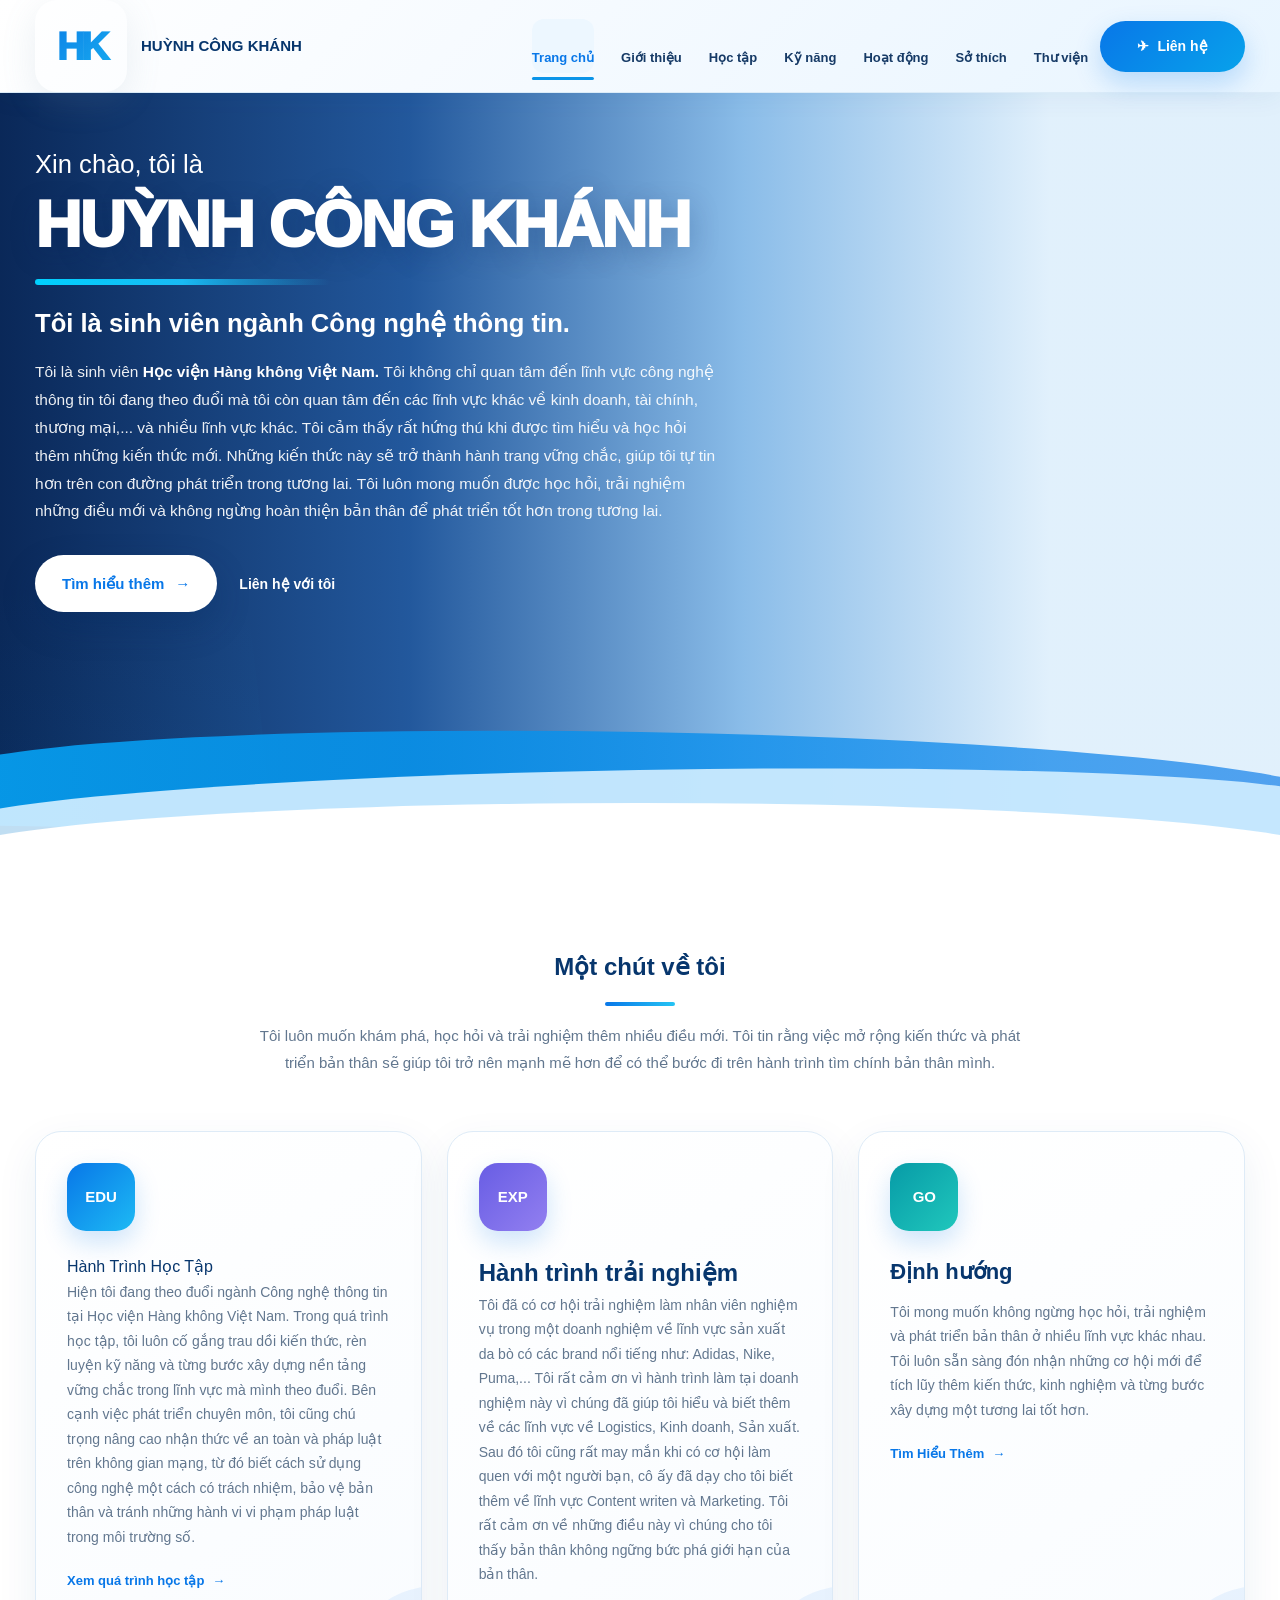
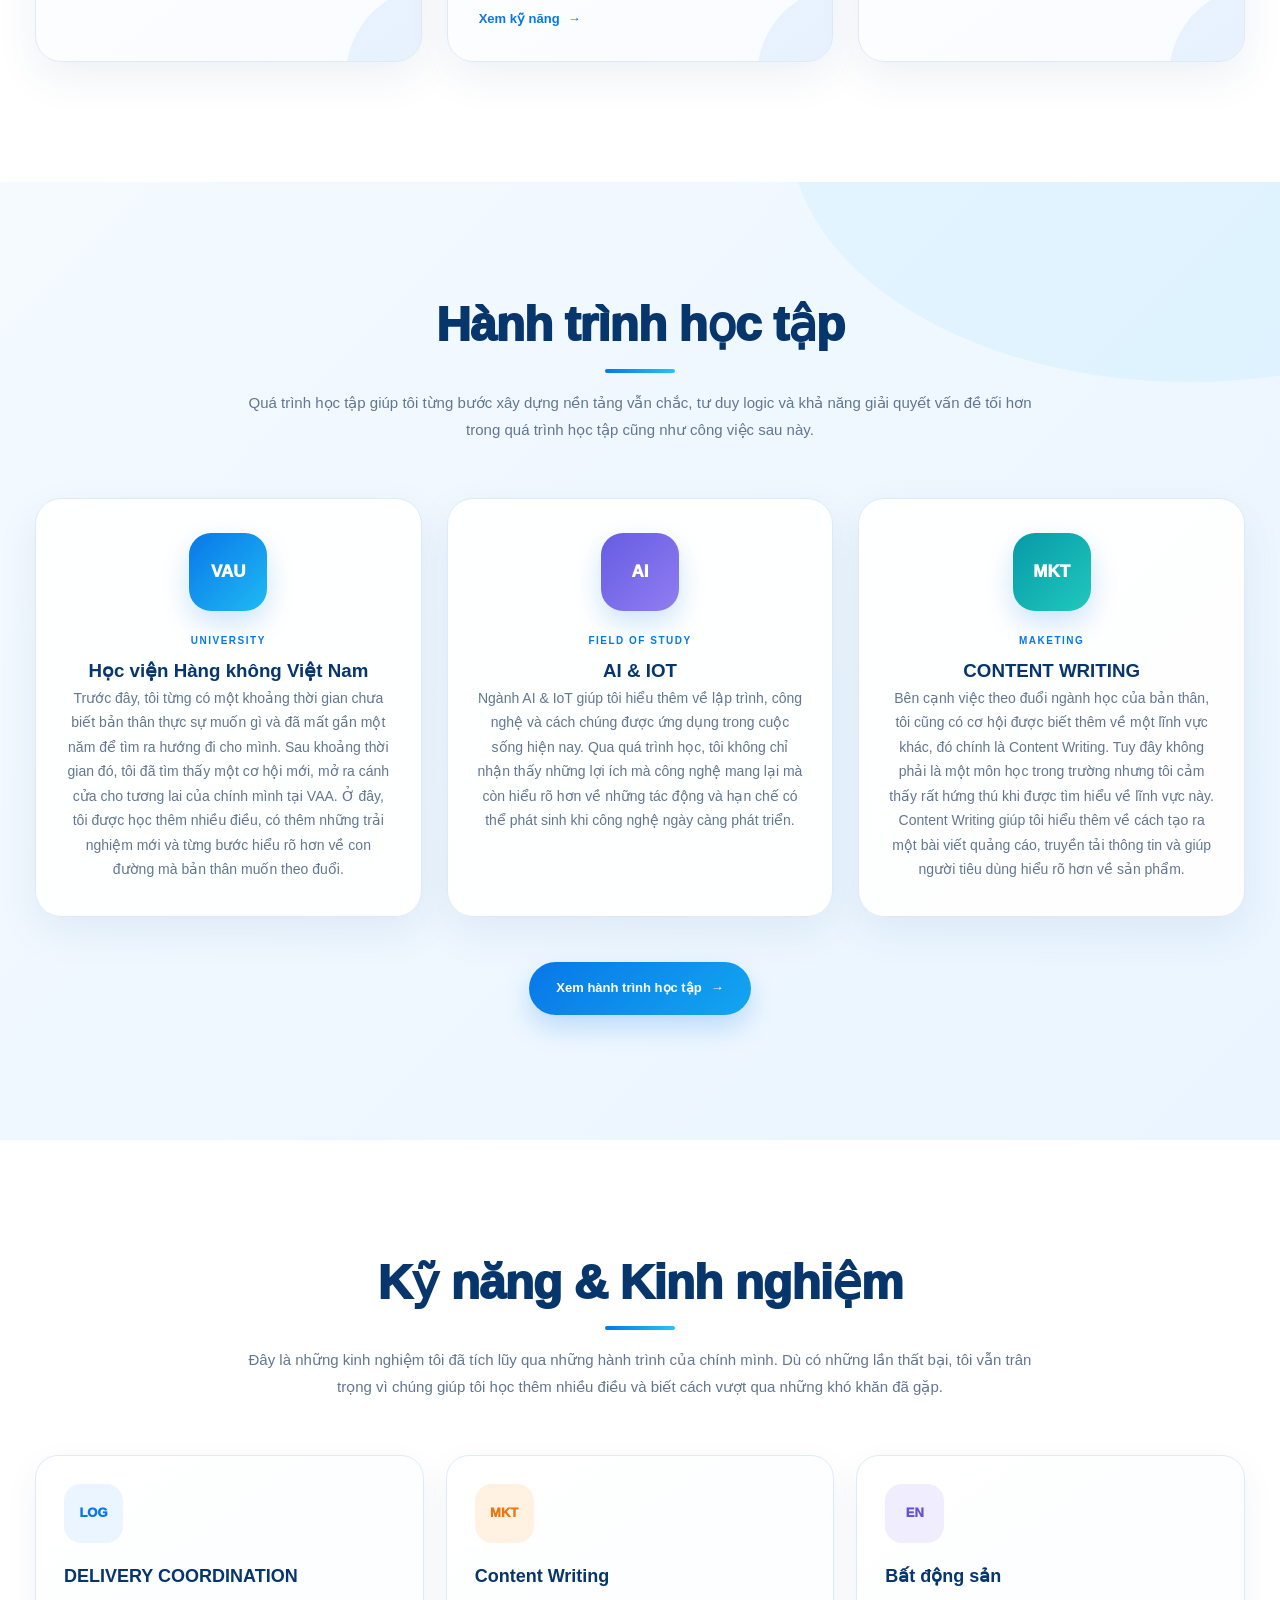
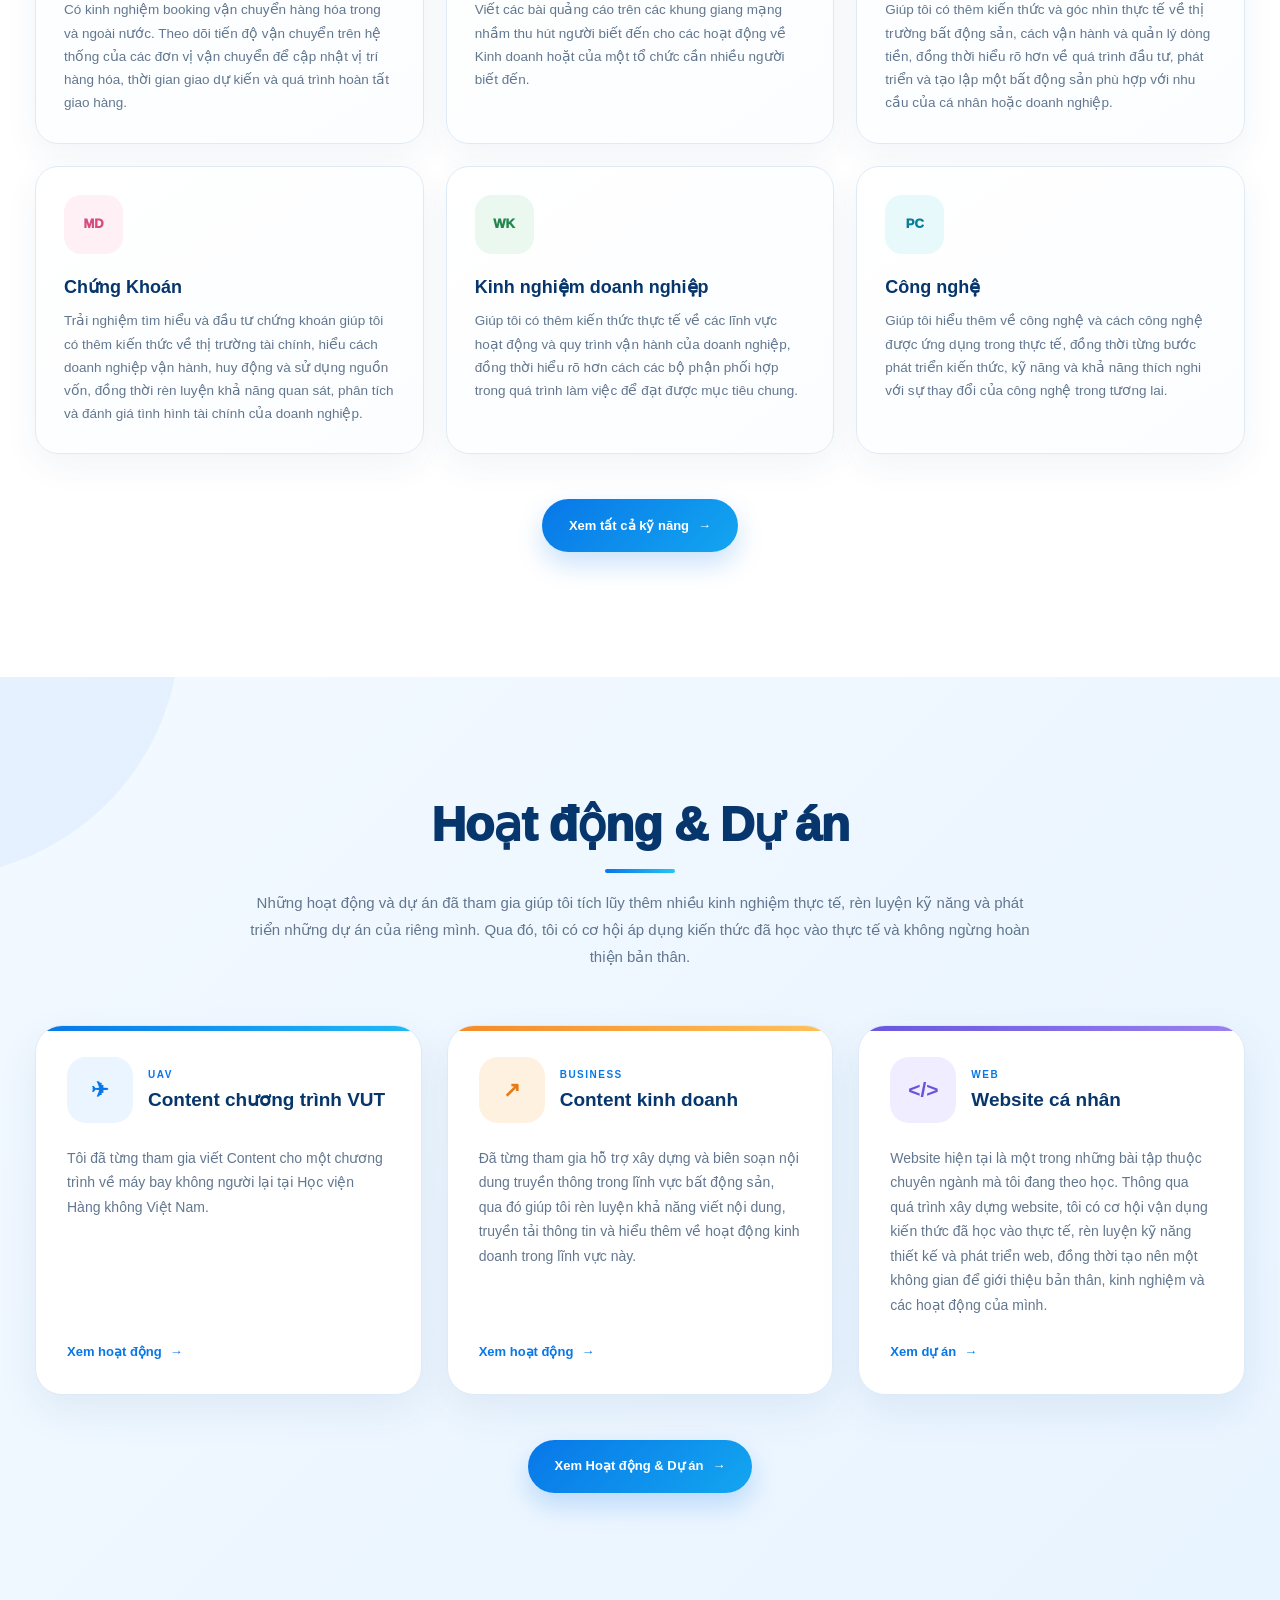
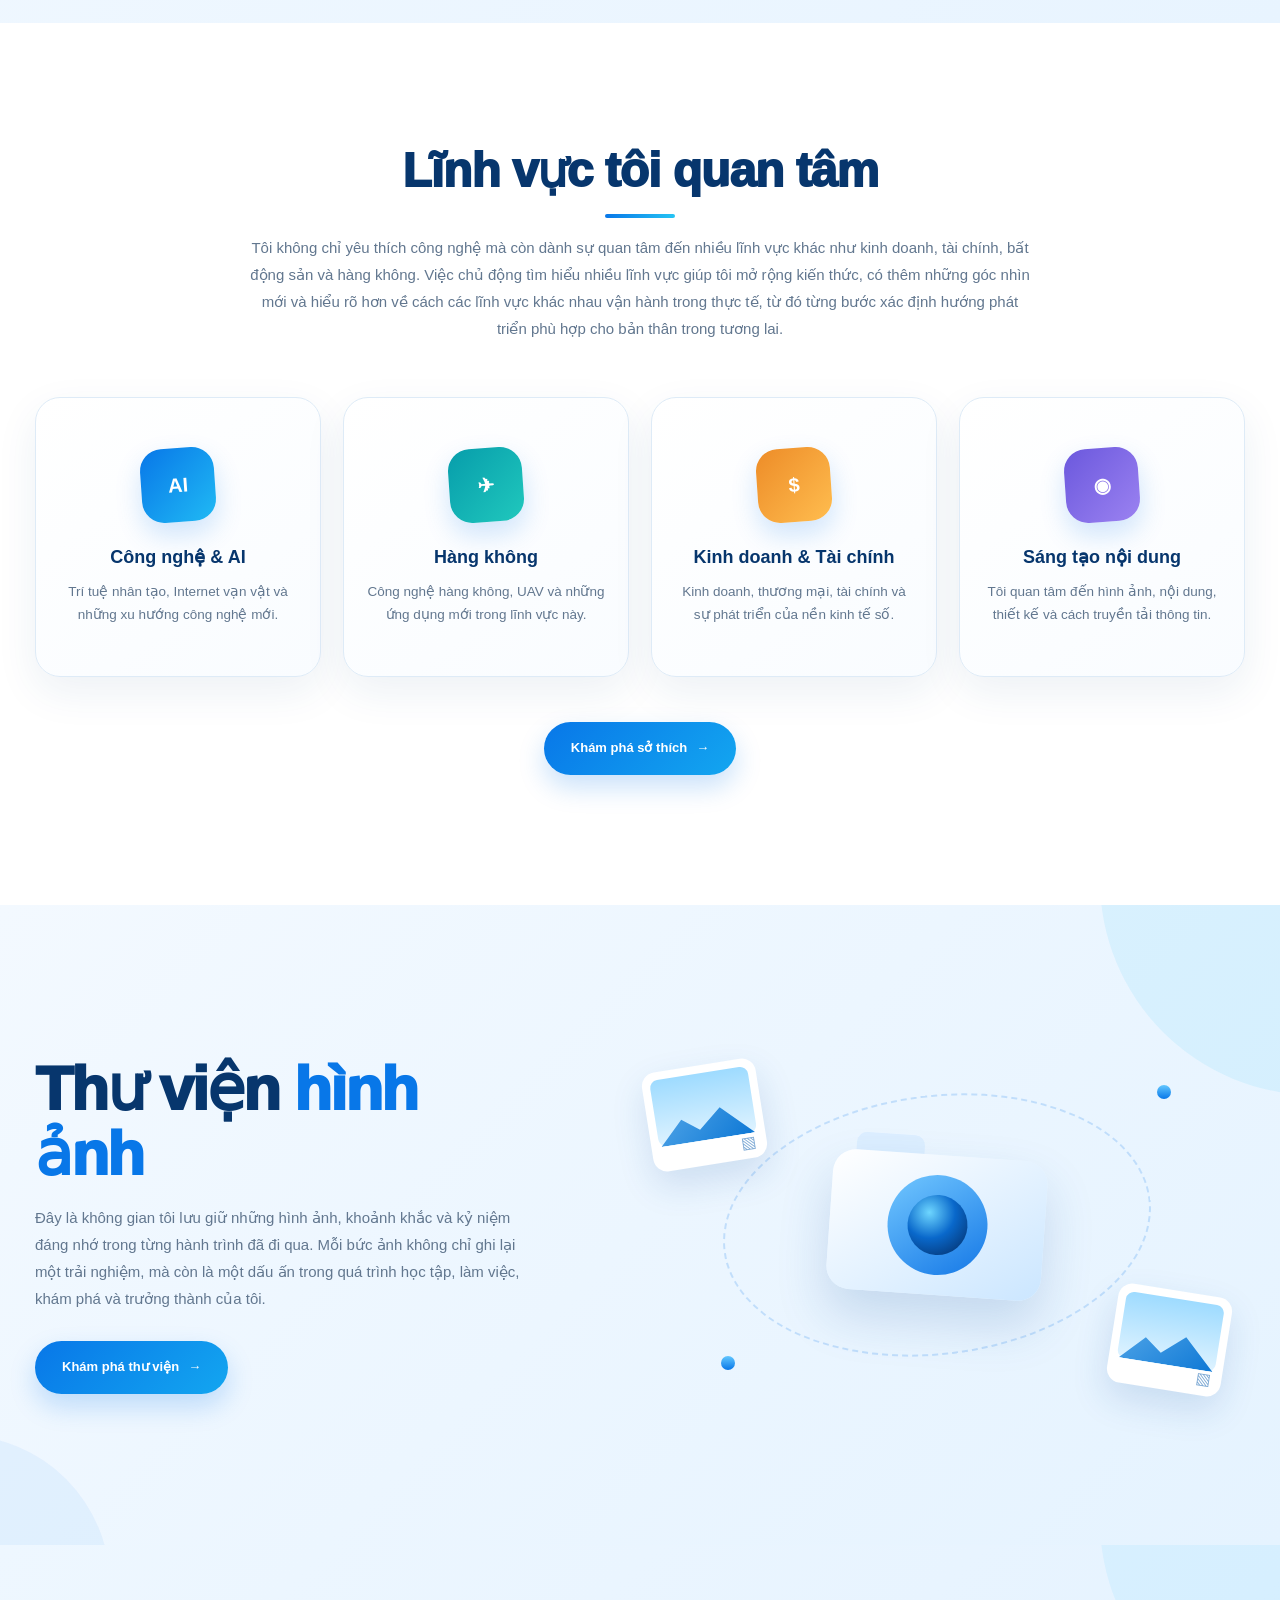
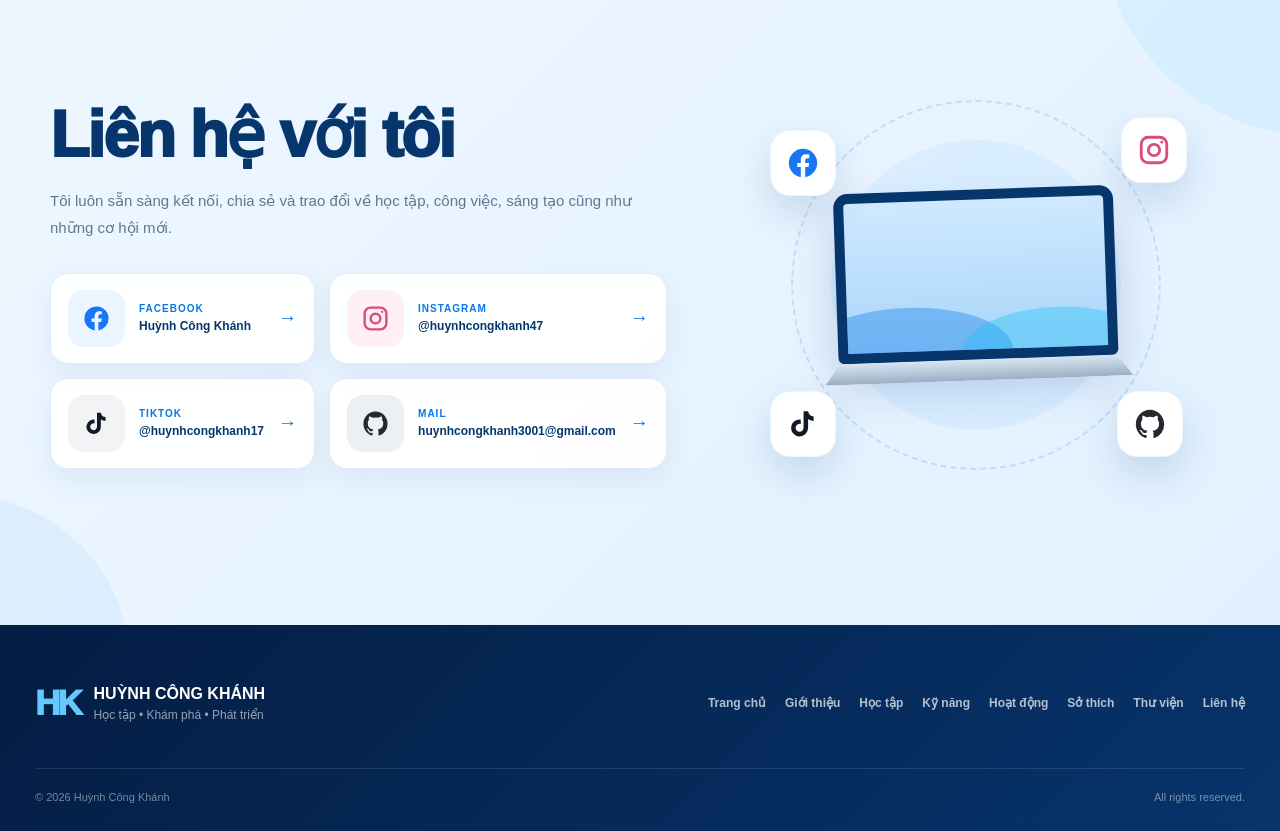
==== commit b4ef1fd6: "Update personal website" ====
--- a/index.html
+++ b/index.html
@@ -30,18 +30,19 @@
 
         <!-- LOGO -->
 
-        <a href="index.html"
-           class="logo">
-
-            <span class="logo-hk">
-                
-            </span>
-
-            <span class="logo-name">
-                HUỲNH CÔNG KHÁNH
-            </span>
-
-        </a>
+            <!-- LOGO + TÊN -->
+
+<a href="index.html" class="logo">
+
+    <!-- LOGO HK -->
+    <span class="logo-hk">HK</span>
+
+    <!-- TÊN -->
+    <span class="logo-name">
+        HUỲNH CÔNG KHÁNH
+    </span>
+
+</a>
 
 
         <!-- MENU -->
@@ -140,8 +141,7 @@
 
 
             <h2>
-                Sinh viên Trí tuệ nhân tạo
-                & Internet vạn vật
+                Tôi là sinh viên ngành Công nghệ thông tin. 
             </h2>
 
 
@@ -152,15 +152,13 @@
                     Học viện Hàng không Việt Nam.
                 </strong>
 
-                Tôi không chỉ quan tâm đến công nghệ
-                mà còn yêu thích kinh doanh, tài chính,
-                thương mại và sáng tạo nội dung.
-
-                Tôi mong muốn không ngừng học hỏi,
-                trải nghiệm và phát triển bản thân
-                trong nhiều lĩnh vực khác nhau.
+                Tôi không chỉ quan tâm đến lĩnh vực công nghệ thông tin tôi đang theo đuổi mà tôi còn quan tâm đến các lĩnh vực khác về kinh doanh, tài chính, thương mại,... và nhiều lĩnh vực khác.
+                Tôi cảm thấy rất hứng thú khi được tìm hiểu và học hỏi thêm những kiến thức mới. Những kiến thức này sẽ trở thành hành trang vững chắc, giúp tôi tự tin hơn trên con đường phát triển trong tương lai.
+                Tôi luôn mong muốn được học hỏi, trải nghiệm những điều mới và không ngừng hoàn thiện bản thân để phát triển tốt hơn trong tương lai.
+
 
             </p>
+
 
 
             <div class="hero-actions">
@@ -168,7 +166,7 @@
                 <a href="#about"
                    class="hero-button">
 
-                    Khám phá ngay
+                    Tìm hiểu thêm 
 
                     <span>→</span>
 
@@ -219,20 +217,14 @@
 
         <div class="home-section-heading">
 
-            <span class="home-section-label">
-                ABOUT ME
-            </span>
-
-            <h2>
+            <h1>
                 Một chút về tôi
-            </h2>
+            </h1>
 
             <div class="heading-line"></div>
 
             <p>
-                Tôi luôn muốn mở rộng kiến thức,
-                trải nghiệm nhiều lĩnh vực và không
-                giới hạn bản thân trong một ngành nghề duy nhất.
+                Tôi luôn muốn khám phá, học hỏi và trải nghiệm thêm nhiều điều mới. Tôi tin rằng việc mở rộng kiến thức và phát triển bản thân sẽ giúp tôi trở nên mạnh mẽ hơn để có thể bước đi trên hành trình tìm chính bản thân mình.
             </p>
 
         </div>
@@ -248,26 +240,20 @@
 
             <article class="about-home-card">
 
-                <span class="about-home-number">
-                    01
-                </span>
-
+                
                 <div class="about-home-icon">
-                    AI
-                </div>
-
-                <span class="card-category">
-                    TECHNOLOGY
-                </span>
-
-                <h3>
-                    Công nghệ
-                </h3>
-
-                <p>
-                    Hiện tôi đang theo học ngành
-                    Trí tuệ nhân tạo & Internet vạn vật
-                    tại Học viện Hàng không Việt Nam.
+                    EDU
+                </div
+
+                </h3>
+
+                    Hành Trình Học Tập
+                </h3>
+
+                <p>
+                   Hiện tôi đang theo đuổi ngành Công nghệ thông tin tại Học viện Hàng không Việt Nam.
+                   Trong quá trình học tập, tôi luôn cố gắng trau dồi kiến thức, rèn luyện kỹ năng và từng bước xây dựng nền tảng vững chắc trong lĩnh vực mà mình theo đuổi.
+                   Bên cạnh việc phát triển chuyên môn, tôi cũng chú trọng nâng cao nhận thức về an toàn và pháp luật trên không gian mạng, từ đó biết cách sử dụng công nghệ một cách có trách nhiệm, bảo vệ bản thân và tránh những hành vi vi phạm pháp luật trong môi trường số.
                 </p>
 
                 <a href="education.html">
@@ -283,26 +269,19 @@
 
             <article class="about-home-card">
 
-                <span class="about-home-number">
-                    02
-                </span>
 
                 <div class="about-home-icon">
                     EXP
                 </div>
 
-                <span class="card-category">
-                    EXPERIENCE
-                </span>
-
-                <h3>
-                    Trải nghiệm
-                </h3>
-
-                <p>
-                    Tôi đã có cơ hội trải nghiệm
-                    môi trường doanh nghiệp, logistics,
-                    content, kinh doanh và một số công việc thực tế.
+                <h2>
+                    <strong></strong>Hành trình trải nghiệm</strong>
+                </h2>
+
+                <p>
+                   Tôi đã có cơ hội trải nghiệm làm nhân viên nghiệm vụ trong một doanh nghiệm về lĩnh vực sản xuất da bò có các brand nổi tiếng như: Adidas, Nike, Puma,... Tôi rất cảm ơn vì hành trình làm tại doanh nghiệm này vì chúng đã giúp tôi hiểu và biết thêm về các lĩnh vực về Logistics, Kinh doanh, Sản xuất.
+                   Sau đó tôi cũng rất may mắn khi có cơ hội làm quen với một người bạn, cô ấy đã dạy cho tôi biết thêm về lĩnh vực Content writen và Marketing. 
+                   Tôi rất cảm ơn về những điều này vì chúng cho tôi thấy bản thân không ngững bức phá giới hạn của bản thân.  
                 </p>
 
                 <a href="skills.html">
@@ -318,30 +297,23 @@
 
             <article class="about-home-card">
 
-                <span class="about-home-number">
-                    03
-                </span>
 
                 <div class="about-home-icon">
                     GO
                 </div>
 
-                <span class="card-category">
-                    DIRECTION
-                </span>
-
                 <h3>
                     Định hướng
                 </h3>
 
                 <p>
-                    Tôi mong muốn phát triển không chỉ
-                    trong công nghệ mà còn trong kinh doanh,
-                    tài chính, thương mại và sáng tạo.
+                    Tôi mong muốn không ngừng học hỏi, trải nghiệm và phát triển bản thân ở nhiều lĩnh vực khác nhau. 
+                    Tôi luôn sẵn sàng đón nhận những cơ hội mới để tích lũy thêm kiến thức, kinh nghiệm và từng bước xây dựng một tương lai tốt hơn.
+                    
                 </p>
 
                 <a href="interests.html">
-                    Khám phá thêm
+                    Tìm Hiểu Thêm
                     <span>→</span>
                 </a>
 
@@ -366,9 +338,6 @@
 
         <div class="home-section-heading">
 
-            <span class="home-section-label">
-                EDUCATION
-            </span>
 
             <h2>
                 Hành trình học tập
@@ -377,9 +346,7 @@
             <div class="heading-line"></div>
 
             <p>
-                Quá trình học tập giúp tôi từng bước
-                xây dựng nền tảng về công nghệ,
-                tư duy và khả năng giải quyết vấn đề.
+                Quá trình học tập giúp tôi từng bước xây dựng nền tảng vẫn chắc, tư duy logic và khả năng giải quyết vấn đề tối hơn trong quá trình học tập cũng như công việc sau này.
             </p>
 
         </div>
@@ -392,7 +359,7 @@
             <article class="education-home-card">
 
                 <div class="education-home-icon">
-                    VAA
+                    VAU
                 </div>
 
                 <span>
@@ -404,8 +371,9 @@
                 </h3>
 
                 <p>
-                    Môi trường hiện tại nơi tôi học tập,
-                    trải nghiệm và phát triển bản thân.
+                   Trước đây, tôi từng có một khoảng thời gian chưa biết bản thân thực sự muốn gì và đã mất gần một năm để tìm ra hướng đi cho mình. 
+                   Sau khoảng thời gian đó, tôi đã tìm thấy một cơ hội mới, mở ra cánh cửa cho tương lai của chính mình tại VAA. 
+                   Ở đây, tôi được học thêm nhiều điều, có thêm những trải nghiệm mới và từng bước hiểu rõ hơn về con đường mà bản thân muốn theo đuổi.
                 </p>
 
             </article>
@@ -419,17 +387,16 @@
                 </div>
 
                 <span>
-                    ARTIFICIAL INTELLIGENCE
+                    FIELD OF STUDY 
                 </span>
 
                 <h3>
-                    Trí tuệ nhân tạo
-                </h3>
-
-                <p>
-                    Học tập nền tảng lập trình,
-                    thuật toán, cấu trúc dữ liệu
-                    và những ứng dụng của trí tuệ nhân tạo.
+                    AI & IOT
+                </h3>
+
+                <p>
+                   Ngành AI & IoT giúp tôi hiểu thêm về lập trình, công nghệ và cách chúng được ứng dụng trong cuộc sống hiện nay. 
+                   Qua quá trình học, tôi không chỉ nhận thấy những lợi ích mà công nghệ mang lại mà còn hiểu rõ hơn về những tác động và hạn chế có thể phát sinh khi công nghệ ngày càng phát triển.
                 </p>
 
             </article>
@@ -439,20 +406,21 @@
             <article class="education-home-card">
 
                 <div class="education-home-icon">
-                    IoT
+                    MKT
                 </div>
 
                 <span>
-                    INTERNET OF THINGS
+                    MAKETING 
                 </span>
 
                 <h3>
-                    Internet vạn vật
-                </h3>
-
-                <p>
-                    Tìm hiểu sự kết nối giữa thiết bị,
-                    dữ liệu và các hệ thống công nghệ.
+                    CONTENT WRITING 
+                </h3>
+
+                <p>
+                     Bên cạnh việc theo đuổi ngành học của bản thân, tôi cũng có cơ hội được biết thêm về một lĩnh vực khác, đó chính là Content Writing. 
+                     Tuy đây không phải là một môn học trong trường nhưng tôi cảm thấy rất hứng thú khi được tìm hiểu về lĩnh vực này. 
+                     Content Writing giúp tôi hiểu thêm về cách tạo ra một bài viết quảng cáo, truyền tải thông tin và giúp người tiêu dùng hiểu rõ hơn về sản phẩm.
                 </p>
 
             </article>
@@ -490,10 +458,6 @@
 
         <div class="home-section-heading">
 
-            <span class="home-section-label">
-                SKILLS & EXPERIENCE
-            </span>
-
             <h2>
                 Kỹ năng & Kinh nghiệm
             </h2>
@@ -501,9 +465,9 @@
             <div class="heading-line"></div>
 
             <p>
-                Những kỹ năng tôi tích lũy thông qua
-                quá trình học tập, làm việc
-                và trải nghiệm thực tế.
+              Đây là những kinh nghiệm tôi đã tích lũy qua những hành trình của chính mình. 
+              Dù có những lần thất bại, tôi vẫn trân trọng vì chúng giúp tôi học thêm nhiều điều và biết cách vượt qua những khó khăn đã gặp.
+
             </p>
 
         </div>
@@ -520,14 +484,12 @@
                 </div>
 
                 <h3>
-                    Logistics & Vận chuyển
-                </h3>
-
-                <p>
-                    Có trải nghiệm theo dõi giao nhận
-                    và sử dụng các dịch vụ vận chuyển
-                    trong quá trình làm việc.
-                </p>
+                    DELIVERY COORDINATION
+                </h3>
+
+                <p>
+                    Có kinh nghiệm booking vận chuyển hàng hóa trong và ngoài nước. 
+                    Theo dõi tiến độ vận chuyển trên hệ thống của các đơn vị vận chuyển để cập nhật vị trí hàng hóa, thời gian giao dự kiến và quá trình hoàn tất giao hàng.
 
             </article>
 
@@ -536,7 +498,7 @@
             <article class="skill-home-card">
 
                 <div class="skill-home-icon">
-                    CT
+                    MKT
                 </div>
 
                 <h3>
@@ -544,9 +506,7 @@
                 </h3>
 
                 <p>
-                    Xây dựng nội dung cho hoạt động
-                    truyền thông, chương trình UAV
-                    và một số hoạt động kinh doanh.
+                    Viết các bài quảng cáo trên các khung giang mạng nhầm thu hút người biết đến cho các hoạt động về Kinh doanh hoặt của một tổ chức cần nhiều người biết đến. 
                 </p>
 
             </article>
@@ -560,14 +520,11 @@
                 </div>
 
                 <h3>
-                    Tiếng Anh
-                </h3>
-
-                <p>
-                    Có khả năng sử dụng tiếng Anh
-                    trong học tập và trao đổi công việc
-                    ở mức cơ bản.
-                </p>
+                    Bất động sản 
+                </h3>
+
+                <p>
+                    Giúp tôi có thêm kiến thức và góc nhìn thực tế về thị trường bất động sản, cách vận hành và quản lý dòng tiền, đồng thời hiểu rõ hơn về quá trình đầu tư, phát triển và tạo lập một bất động sản phù hợp với nhu cầu của cá nhân hoặc doanh nghiệp.             </p>
 
             </article>
 
@@ -580,13 +537,11 @@
                 </div>
 
                 <h3>
-                    Người mẫu tự do
-                </h3>
-
-                <p>
-                    Trải nghiệm giúp tôi cải thiện sự tự tin,
-                    khả năng thể hiện và thích nghi
-                    với môi trường mới.
+                    Chứng Khoán 
+                </h3>
+
+                <p>
+                   Trải nghiệm tìm hiểu và đầu tư chứng khoán giúp tôi có thêm kiến thức về thị trường tài chính, hiểu cách doanh nghiệp vận hành, huy động và sử dụng nguồn vốn, đồng thời rèn luyện khả năng quan sát, phân tích và đánh giá tình hình tài chính của doanh nghiệp.
                 </p>
 
             </article>
@@ -604,9 +559,7 @@
                 </h3>
 
                 <p>
-                    Có trải nghiệm làm việc trong môi trường
-                    doanh nghiệp, theo dõi đơn hàng,
-                    mẫu và tiến độ công việc.
+                  Giúp tôi có thêm kiến thức thực tế về các lĩnh vực hoạt động và quy trình vận hành của doanh nghiệp, đồng thời hiểu rõ hơn cách các bộ phận phối hợp trong quá trình làm việc để đạt được mục tiêu chung.
                 </p>
 
             </article>
@@ -624,9 +577,7 @@
                 </h3>
 
                 <p>
-                    Có kiến thức về máy tính,
-                    HTML, CSS, Java và đang tiếp tục
-                    phát triển kỹ năng lập trình.
+                    Giúp tôi hiểu thêm về công nghệ và cách công nghệ được ứng dụng trong thực tế, đồng thời từng bước phát triển kiến thức, kỹ năng và khả năng thích nghi với sự thay đổi của công nghệ trong tương lai.
                 </p>
 
             </article>
@@ -666,10 +617,6 @@
 
         <div class="home-section-heading">
 
-            <span class="home-section-label">
-                PROJECTS & ACTIVITIES
-            </span>
-
             <h2>
                 Hoạt động & Dự án
             </h2>
@@ -677,9 +624,8 @@
             <div class="heading-line"></div>
 
             <p>
-                Những hoạt động thực tế giúp tôi tích lũy
-                kinh nghiệm, phát triển kỹ năng
-                và khám phá nhiều lĩnh vực khác nhau.
+                Những hoạt động và dự án đã tham gia giúp tôi tích lũy thêm nhiều kinh nghiệm thực tế, rèn luyện kỹ năng và phát triển những dự án của riêng mình. 
+                Qua đó, tôi có cơ hội áp dụng kiến thức đã học vào thực tế và không ngừng hoàn thiện bản thân.
             </p>
 
         </div>
@@ -706,7 +652,7 @@
                         </span>
 
                         <h3>
-                            Content chương trình UAV
+                            Content chương trình VUT
                         </h3>
 
                     </div>
@@ -714,9 +660,7 @@
                 </div>
 
                 <p>
-                    Tôi từng tham gia xây dựng nội dung
-                    cho chương trình liên quan đến
-                    máy bay không người lái.
+                    Tôi đã từng tham gia viết Content cho một chương trình về máy bay không người lại tại Học viện Hàng không Việt Nam. 
                 </p>
 
                 <a href="projects.html">
@@ -753,11 +697,7 @@
                 </div>
 
                 <p>
-                    Tôi từng hỗ trợ viết nội dung cho
-                    một số hoạt động kinh doanh,
-                    qua đó tìm hiểu cách giới thiệu
-                    sản phẩm và dịch vụ.
-                </p>
+                    Đã từng tham gia hỗ trợ xây dựng và biên soạn nội dung truyền thông trong lĩnh vực bất động sản, qua đó giúp tôi rèn luyện khả năng viết nội dung, truyền tải thông tin và hiểu thêm về hoạt động kinh doanh trong lĩnh vực này.                </p>
 
                 <a href="projects.html">
                     Xem hoạt động
@@ -793,8 +733,8 @@
                 </div>
 
                 <p>
-                    Website hiện tại cũng là một dự án học tập,
-                    được xây dựng bằng HTML5 và CSS3.
+                   Website hiện tại là một trong những bài tập thuộc chuyên ngành mà tôi đang theo học. 
+                   Thông qua quá trình xây dựng website, tôi có cơ hội vận dụng kiến thức đã học vào thực tế, rèn luyện kỹ năng thiết kế và phát triển web, đồng thời tạo nên một không gian để giới thiệu bản thân, kinh nghiệm và các hoạt động của mình.
                 </p>
 
                 <a href="projects.html">
@@ -839,10 +779,6 @@
 
         <div class="home-section-heading">
 
-            <span class="home-section-label">
-                INTERESTS
-            </span>
-
             <h2>
                 Lĩnh vực tôi quan tâm
             </h2>
@@ -850,9 +786,9 @@
             <div class="heading-line"></div>
 
             <p>
-                Tôi thích khám phá nhiều lĩnh vực khác nhau
-                để mở rộng kiến thức,
-                trải nghiệm và góc nhìn.
+                Tôi không chỉ yêu thích công nghệ mà còn dành sự quan tâm đến nhiều lĩnh vực khác như kinh doanh, tài chính, bất động sản và hàng không. 
+                Việc chủ động tìm hiểu nhiều lĩnh vực giúp tôi mở rộng kiến thức, có thêm những góc nhìn mới và hiểu rõ hơn về cách các lĩnh vực khác nhau vận hành trong thực tế, từ đó từng bước xác định hướng phát triển phù hợp cho bản thân trong tương lai.
+
             </p>
 
         </div>
@@ -977,20 +913,15 @@
 
         <div class="gallery-home-content">
 
-            <span class="section-label-left">
-                GALLERY
-            </span>
-
             <h2>
                 Thư viện
                 <span>hình ảnh</span>
             </h2>
 
             <p>
-                Không gian lưu lại những hình ảnh
-                liên quan đến học tập, công nghệ,
-                hoạt động, sở thích
-                và hành trình của tôi.
+                Đây là không gian tôi lưu giữ những hình ảnh, khoảnh khắc và kỷ niệm đáng nhớ trong từng hành trình đã đi qua. 
+                Mỗi bức ảnh không chỉ ghi lại một trải nghiệm, mà còn là một dấu ấn trong quá trình học tập, làm việc, khám phá và trưởng thành của tôi.
+            
             </p>
 
             <a href="gallery.html"
@@ -1077,15 +1008,6 @@
         <!-- LEFT -->
 
         <div class="home-contact-content">
-
-
-            <div class="home-contact-label">
-
-                CONTACT
-
-                <span class="contact-line"></span>
-
-            </div>
 
 
             <h2 class="home-contact-title">
@@ -1246,7 +1168,7 @@
                 <!-- GITHUB -->
 
                 <a class="home-social-card github"
-                   href="https://github.com/huynhcongkhanh3001-spec"
+                   href="https://mail.google.com/mail/u/0/?hl=vi#inbox"
                    target="_blank"
                    rel="noopener noreferrer">
 
@@ -1265,11 +1187,11 @@
                     <div class="home-social-info">
 
                         <span class="home-social-platform">
-                            GITHUB
+                            MAIL
                         </span>
 
                         <strong class="home-social-name">
-                            huynhcongkhanh3001-spec
+                            huynhcongkhanh3001@gmail.com
                         </strong>
 
                     </div>
--- a/style.css
+++ b/style.css
@@ -113,154 +113,197 @@
    03 - NAVBAR
 ========================================================== */
 
-/* =====================================================
-   HEADER - GIỐNG GIAO DIỆN TRANG CHỦ
-===================================================== */
+/* =========================================================
+   HEADER
+========================================================= */
 
 .site-header {
     width: 100%;
-    height: 104px;
-
-    background: #ffffff;
+
+    /* MÀU NỀN HEADER */
+    background: linear-gradient(
+        135deg,
+        #ffffff 0%,
+        #f5faff 45%,
+        #e8f5ff 100%
+    );
+
+    border-bottom: 1px solid #dcecf8;
+
+    position: relative;
+    z-index: 1000;
+
+    /* Bóng rất nhẹ phía dưới */
+    box-shadow: 0 5px 25px rgba(8, 75, 122, 0.06);
+}
+
+
+/* =====================================================
+   HEADER CONTAINER
+===================================================== */
+
+.nav-container {
+    width: 100%;
+    height: 100%;
+
+    padding: 0 72px;
 
     display: flex;
     align-items: center;
 
-    border-bottom: 1px solid #edf1f5;
-
-    position: sticky;
-    top: 0;
-    z-index: 1000;
-
-    box-shadow: 0 4px 18px rgba(17, 52, 86, 0.03);
-}
-
-
-/* KHUNG HEADER */
-
-.header-container {
-    width: min(1560px, 88%);
-    height: 100%;
-
-    margin: 0 auto;
-
+    flex-wrap: nowrap;
+}
+
+
+/* =====================================================
+   LOGO + TÊN
+===================================================== */
+
+.logo {
     display: flex;
     align-items: center;
-    justify-content: space-between;
-
-    gap: 40px;
-}
-
-
-/* =====================================================
-   LOGO
-===================================================== */
-
-.brand {
-    display: flex;
-    align-items: center;
-
     gap: 16px;
 
     text-decoration: none;
+    white-space: nowrap;
 
     flex-shrink: 0;
 }
 
 
-/* HK */
-
-.brand-hk {
-    font-size: 48px;
-    line-height: 1;
-
-    font-weight: 800;
-
-    letter-spacing: -5px;
-
-    color: #1597e8;
-}
-
-
-/* TÊN */
-
-.brand-name {
-    font-size: 17px;
-    font-weight: 800;
-
-    color: #07376d;
-
-    white-space: nowrap;
-
-    letter-spacing: -0.2px;
-}
-
-
-/* =====================================================
-   NAVIGATION
-===================================================== */
-
-.main-nav {
+/* KHUNG CHỨA HÌNH LOGO */
+
+.logo-hk {
+    width: 92px;
+    height: 92px;
+
     display: flex;
     align-items: center;
     justify-content: center;
 
-    gap: 31px;
-
+    background: #591c6c;
+
+    border-radius: 22px;
+
+    overflow: hidden;
+
+    flex-shrink: 0;
+
+    box-shadow:
+        0 10px 35px rgba(117, 149, 172, 0.14);
+}
+
+
+/* HÌNH LOGO */
+
+.logo-hk img {
+    width: 100%;
     height: 100%;
+
+    object-fit: contain;
+
+    display: block;
+
+    /* Tăng/giảm nếu muốn logo nhỏ/lớn trong khung */
+    padding: 8px;
+}
+
+
+/* TÊN */
+
+.logo-name {
+    color: #061424;
+
+    font-size: 19px;
+    font-weight: 800;
+
+    line-height: 1.2;
+
+    white-space: nowrap;
+}
+
+
+/* =====================================================
+   MENU
+===================================================== */
+
+.main-nav {
+    margin-left: 150px
+
+    display: flex;
+    align-items: center;
+
+    gap: 30px;
+
+    flex-wrap: nowrap;
+    white-space: nowrap;
+
+    /* NHÍCH TOÀN BỘ MENU SANG PHẢI */
+    transform: translateX(200px);
 }
 
 
 .main-nav a {
     position: relative;
 
+    height: 64px;
+
+    padding: 0 18px;
+
     display: flex;
     align-items: center;
-
-    height: 100%;
-
-    color: #102f57;
+    justify-content: center;
+
+    color: #0d3564;
+
+    font-size: 16px;
+    font-weight: 700;
 
     text-decoration: none;
 
-    font-size: 14px;
-    font-weight: 700;
-
     white-space: nowrap;
 
-    transition: color 0.25s ease;
-}
-
+    border-radius: 15px;
+
+    transition: 0.25s ease;
+}
+
+
+/* HOVER */
 
 .main-nav a:hover {
-    color: #078be3;
+    color: #0787dc;
+    background: #f2f8fe;
 }
 
 
 /* ACTIVE */
 
 .main-nav a.active {
-    color: #078be3;
-}
-
+    color: #0787dc;
+
+    background: #eaf4fd;
+}
+
+
+/* GẠCH ACTIVE */
 
 .main-nav a.active::after {
     content: "";
 
     position: absolute;
 
-    left: 0;
-    right: 0;
-
-    bottom: 23px;
-
-    margin: auto;
-
+    left: 50%; /* 👈 CHỈNH DÒNG NÀY: tăng % để nhích sang phải */
+    bottom: -10px;
+
+    transform: translateX(-50%);
+
+    width: 34px;
     height: 4px;
 
-    border-radius: 20px;
-
-    background: #0798ed;
+    background: #1498e7;
+
+    border-radius: 10px;
 }
 
 
@@ -269,12 +312,11 @@
 ===================================================== */
 
 .contact-btn {
-    min-width: 158px;
-    height: 56px;
-
-    padding: 0 28px;
-
-    border-radius: 50px;
+    margin-left: 55px;
+
+    height: 68px;
+
+    padding: 0 31px;
 
     display: flex;
     align-items: center;
@@ -282,33 +324,29 @@
 
     gap: 10px;
 
+    background: linear-gradient(
+        135deg,
+        #16a1eb,
+        #0878ca
+    );
+
+    color: #ffffff;
+
+    font-size: 17px;
+    font-weight: 800;
+
+    text-decoration: none;
+
+    white-space: nowrap;
+
+    border-radius: 36px;
+
+    box-shadow:
+        0 12px 32px rgba(8, 126, 205, 0.20);
+
     flex-shrink: 0;
 
-    background:
-        linear-gradient(
-            135deg,
-            #087fe2,
-            #0ba0e8
-        );
-
-    color: #ffffff;
-
-    text-decoration: none;
-
-    font-size: 15px;
-    font-weight: 700;
-
-    box-shadow:
-        0 12px 30px rgba(7, 139, 225, 0.18);
-
-    transition:
-        transform 0.25s ease,
-        box-shadow 0.25s ease;
-}
-
-
-.contact-btn span {
-    font-size: 18px;
+    transition: 0.25s ease;
 }
 
 
@@ -316,12 +354,153 @@
     transform: translateY(-2px);
 
     box-shadow:
-        0 15px 35px rgba(7, 139, 225, 0.27);
-        .nav.open .mobile-contact {
-    display: block;
-}
-}
-
+        0 16px 36px rgba(8, 126, 205, 0.28);
+}
+
+
+.contact-icon {
+    font-size: 18px;
+
+    transform: rotate(-25deg);
+}
+
+
+/* ==================================================
+   MENU NAVIGATION
+================================================== */
+
+            .main-nav {
+                display: flex;
+                align-items: center;
+
+                gap: 6px;
+
+                margin-left: auto;
+            }
+
+
+            /* TỪNG MENU */
+
+            .main-nav a {
+                position: relative;
+
+                display: flex;
+                align-items: center;
+                justify-content: center;
+
+                height: 52px;
+                padding: 0 17px;
+
+                color: #163b68;
+
+                font-size: 15.5px;
+                font-weight: 700;
+
+                text-decoration: none;
+
+                border-radius: 12px;
+
+                transition:
+                    color 0.25s ease,
+                    background-color 0.25s ease,
+                    transform 0.25s ease;
+            }
+
+
+            /* ================= HOVER ================= */
+
+            .main-nav a:hover {
+                color: #078be0;
+                background: #f2f8fe;
+
+                transform: translateY(-1px);
+            }
+
+
+            /* ================= ACTIVE ================= */
+
+            .main-nav a.active {
+                color: #0d69a6;
+                background: #edf7ff;
+            }
+
+
+            /* GẠCH XANH ACTIVE */
+
+            .main-nav a.active::after {
+                content: "";
+
+                position: absolute;
+
+                left: 50%;
+                bottom: -7px;
+
+                transform: translateX(-50%);
+
+                width: 28px;
+                height: 3px;
+
+                background: #0b94e8;
+
+                border-radius: 20px;
+            }
+
+
+            /* ==================================================
+            NÚT LIÊN HỆ
+            ================================================== */
+
+            .contact-btn {
+                margin-left: 42px;
+
+                height: 54px;
+                padding: 0 25px;
+
+                display: inline-flex;
+                align-items: center;
+                justify-content: center;
+
+                gap: 9px;
+
+                color: #ffffff;
+
+                font-size: 15.5px;
+                font-weight: 800;
+
+                text-decoration: none;
+
+                background: linear-gradient(
+                    135deg,
+                    #169fec,
+                    #0879cc
+                );
+
+                border-radius: 28px;
+
+                box-shadow:
+                    0 10px 25px rgba(9, 132, 211, 0.20);
+
+                transition:
+                    transform 0.25s ease,
+                    box-shadow 0.25s ease;
+            }
+
+
+            /* ICON */
+
+            .contact-btn span:first-child {
+                font-size: 17px;
+            }
+
+
+            /* HOVER NÚT LIÊN HỆ */
+
+            .contact-btn:hover {
+                transform: translateY(-2px);
+
+                box-shadow:
+                    0 14px 30px rgba(9, 132, 211, 0.28);
+            }
 
 /* =====================================================
    TABLET
@@ -663,7 +842,7 @@
     position: absolute;
 
     width: 700px;
-    height: 700px;
+    height:700%;
 
     left: -360px;
     top: -350px;
@@ -1284,6 +1463,7 @@
     font-size: 14px;
 
     line-height: 1.75;
+
 }
 
 
@@ -1340,7 +1520,7 @@
 
     position: absolute;
 
-    width: 500px;
+    width: 800px;
     height: 500px;
 
     right: -310px;
@@ -1482,15 +1662,15 @@
 }
 
 
-.education-home-card h3 {
-
+.education-home-card h2 {
     margin-bottom: 11px;
 
     color: var(--navy);
 
-    font-size: 20px;
-
-    font-weight: 900;
+    font-size: 30px;      /* kích thước giống bên EXP */
+    font-weight: 900;     /* in đậm */
+
+    line-height: 1.2;
 }
 
 
